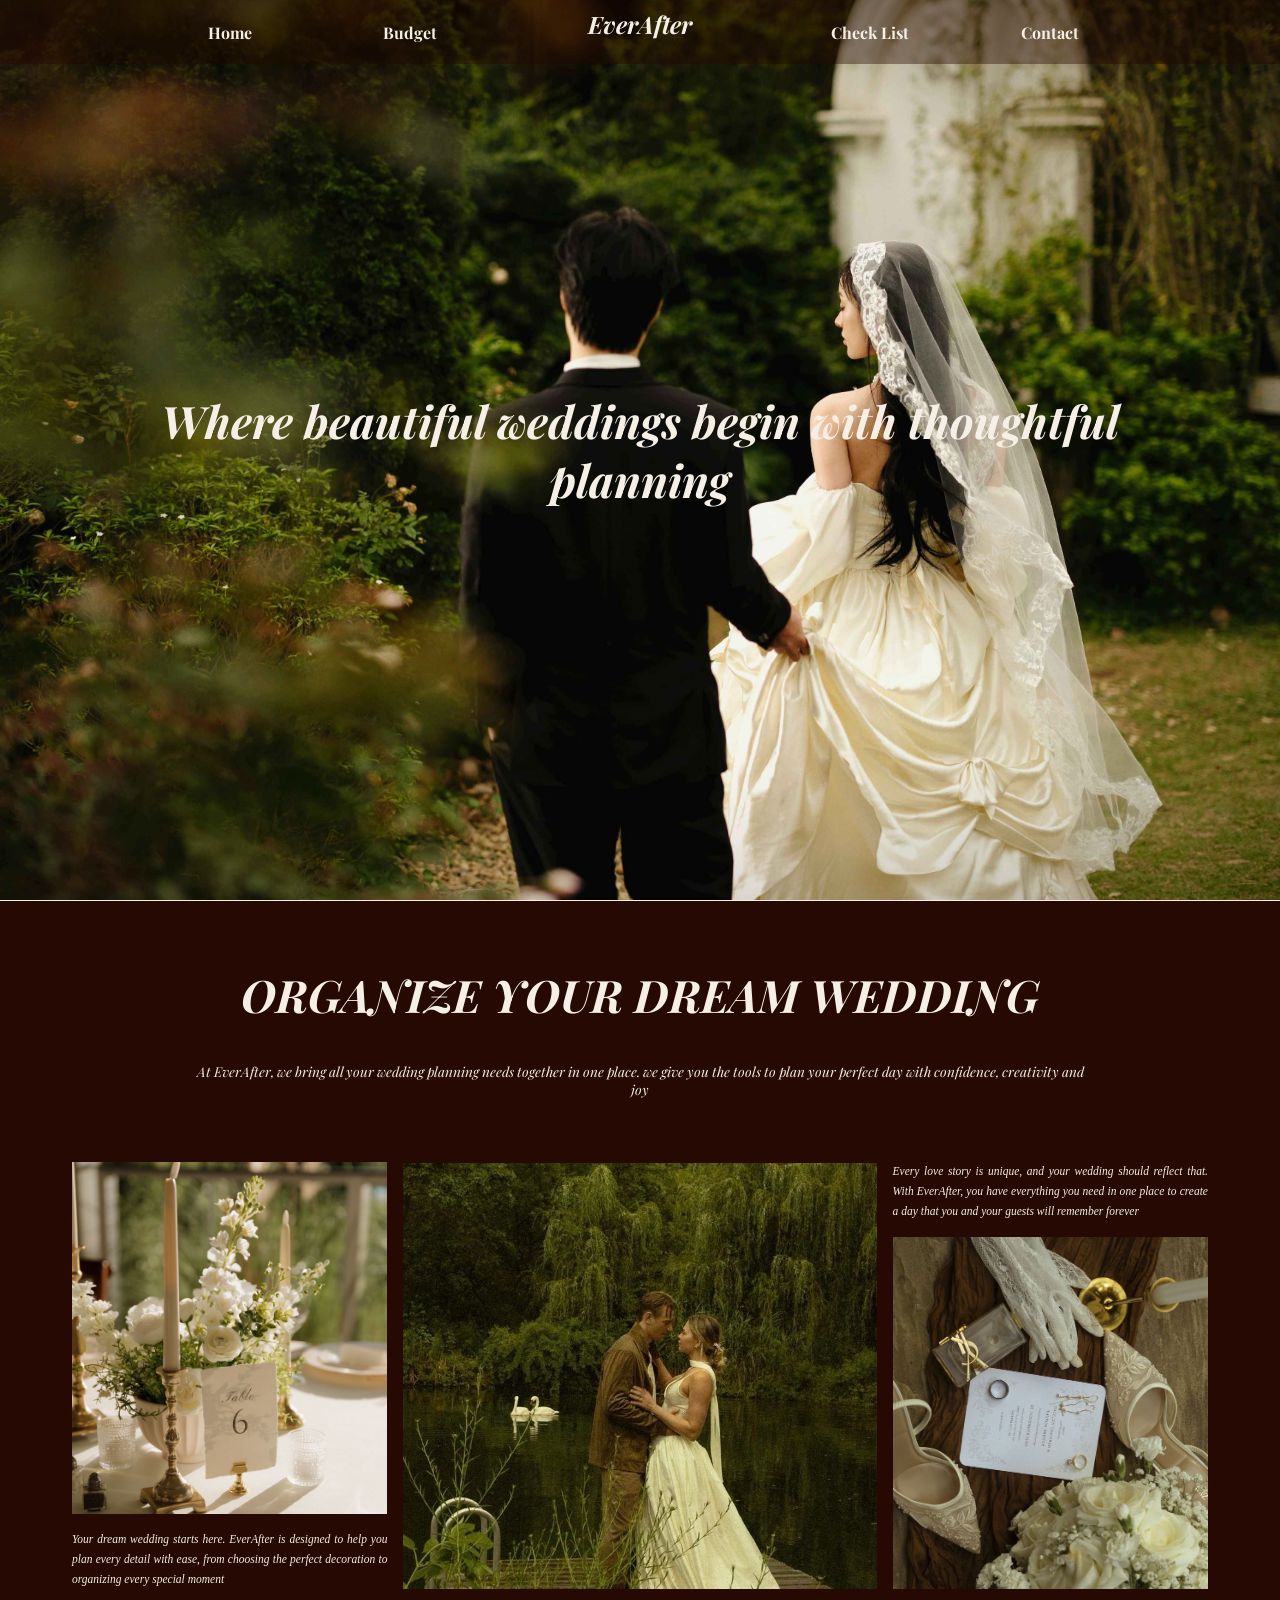
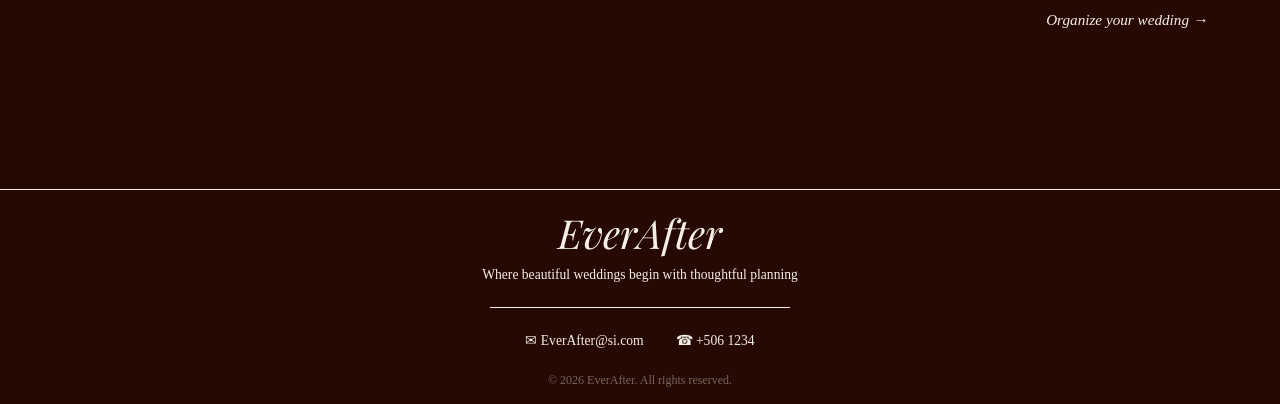
==== index.html @ f056dbc1 "Formulario" ====
<!DOCTYPE html>
<html lang="es">

<head>
    <meta charset="UTF-8">
    <meta name="viewport" content="width=device-width, initial-scale=1.0">
    <title>EverAfter</title>

    <link rel="stylesheet" href="css/header.css">
    <link rel="stylesheet" href="css/body.css">
    <link rel="stylesheet" href="css/footer.css">
</head>
<p></p>

<body>

    <header>
        <button id="btnNav">
            <img src="resources/menu.png" alt="Menu">
        </button>
        <h1 class="titulo logo"> EverAfter </h1>

        <nav id="navMenu">
            <ul>
                <li><a href="#inicio">Home</a></li>
                <li><a href="">Budget</a></li>
                <h1 class="logo">EverAfter</h1>
                <li><a href="">Check List</a></li>
                <li><a href="#contacto">Contact</a></li>
            </ul>
        </nav>
    </header>

    <main>
        <section id="inicio" class="home">
            <h2 class="texto">Where beautiful weddings begin with thoughtful planning</h2>
            <img src="resources/Home.jpg" alt="Home image">
        </section>

        <section class="hero">
            <h1><Strong>ORGANIZE YOUR DREAM WEDDING</Strong></h1>
            <h2>At EverAfter, we bring all your wedding planning needs together in one place.
                we give you the tools to plan your
                perfect day with confidence, creativity and joy</h2>
            <section class="hero-grid">
                <div class="hero-col-left">
                    <img src="resources/ejemplo1.jpg" alt="Ejemplo #1">
                    <p>Your dream wedding starts here.
                        EverAfter is designed to help you plan every detail with ease,
                        from choosing the perfect decoration to organizing every special moment</p>
                </div>
                <div class="hero-col-center">
                    <img src="resources/ejemplo2.jpg" alt="Ejemplo #2">
                </div>
                <div class="hero-col-right">
                    <p>Every love story is unique, and your wedding should reflect that.
                        With EverAfter, you have everything you need in one place to create
                        a day that you and your guests will remember forever</p>
                    <img src="resources/ejemplo3.jpg" alt="Ejemplo #3">
                </div>
                <h3><a href="">Organize your wedding &rarr;</a></h3>
            </section>

        </section>
    </main>

    <footer id="contacto">
        <h2>EverAfter</h2>
        <p>Where beautiful weddings begin with thoughtful planning</p>
        <hr>
        <section class="footer-info">
            <p>&#9993; EverAfter@si.com</p>
            <p>&#9742; +506 1234</p>
        </section>
        <p class="footer-copy">&copy; 2026 EverAfter. All rights reserved.</p>
    </footer>

    <script src="script/script.js"></script>

</body>

</html>
---- css/header.css ----
/* header */

header {
    position: fixed;
    top: 0;
    left: 0;
    width: 100%;
    height: 4rem;
    z-index: 1000;
    background: rgba(37, 9, 2, 0.4);
    transition: 0.3s;
    opacity: 1;
    font-family: 'Playfair Display', serif;
}

header.hero-color {
    /*Sirve para el script que cambia color*/
    background: #250902;

    nav {
        background: #250902;
    }
}

nav {
    /*transicion para cambio de color*/
    transition: 0.3s;
    height: 100%;
}

header h1 {
    /*Titulo*/
    transform: translateY(0.50rem);
    text-align: center;
    color: #F5EFE6;
    font-style: italic;
}

.logo {
    /*h1 cursor pointer*/
    cursor: pointer;
    width: 280px;
}

.titulo {
    /*titulo oculto para responsive*/
    display: none;
}

#btnNav {
    /*Boton del nav version movil*/
    display: none;
    background: none;
    border: none;
    cursor: pointer;
}

#btnNav img {
    /*dimensiones del boton*/
    width: 40px;
    height: 40px;
}

nav ul {
    /*propiedades de la lista*/
    list-style: none;
    display: flex;
    justify-content: center;
    gap: 0;
    height: 100%;
}

nav li {
    /*items de la lista*/
    flex: 1;
    max-width: 180px;
}

nav a {
    /*distribucion y propiedades de la lista*/
    display: flex;
    justify-content: center;
    align-items: center;
    padding: 1rem;
    height: 100%;
    text-decoration: none;
    color: #F5EFE6;
    font-weight: bold;
    transition: .3s;
}


nav a:hover {
    /*Efecto al pasar el raton*/
    color: #F5EFE6;
    background: rgba(50, 10, 6, 0.8);
}

/*media querys*/

@media (max-width: 700px) {
    header {
        display: grid;
        align-items: center;
        grid-template-columns: 50px 1fr 50px;
        background: rgba(37, 9, 2, 0.4);
    }


    header nav ul h1 {
        display: none;
    }

    .titulo {
        transform: translateY(-0.20rem);
        display: grid;
        grid-column: 2;
        justify-self: center;
        font-style: italic;
        color: #F5EFE6;
    }

    #btnNav {
        display: block;
        grid-column: 1;
        cursor: pointer;
    }

    nav {
        display: none;

        position: absolute;
        top: 100%;
        left: 0;
        width: 100%;
        background: rgba(37, 9, 2, 0.4);
    }

    nav.activo {
        display: block;

    }

    nav ul {
        flex-direction: column;
    }

    nav li {
        max-width: 100%;
    }

    nav a {
        width: 100%;
        justify-content: flex-start;
        padding-left: 20px;
    }
}
---- css/body.css ----
@import url('https://fonts.googleapis.com/css2?family=Playfair+Display:ital,wght@0,400;1,400&family=Cormorant+Garamond:wght@300;400&display=swap');

* {
    /*propiedades generales*/
    margin: 0;
    padding: 0;
    box-sizing: border-box;
    -webkit-tap-highlight-color: transparent;
}

html {
    scroll-behavior: smooth;
    overscroll-behavior: none;
}

/*body*/
body {
    background: #250902;
    color: #F5EFE6;
    overflow-x: hidden;

}

/* inicio */

.home {
    /*Seccion home*/
    position: relative;
    width: 100%;
    height: 500px;
    overflow: hidden;
    height: 100vh;
}

.home img {
    /*Imagen principal*/
    position: absolute;
    width: 100%;
    height: 100%;
    object-fit: cover;
}

.texto {
    /*Texto sobre la imagen*/
    position: absolute;
    top: 50%;
    left: 50%;
    transform: translate(-50%, -50%);
    z-index: 10;
    font-family: 'Playfair Display', serif;
    font-style: italic;
    color: #F5EFE6;
    font-size: 2.8rem;
    text-align: center;
    width: 80%;
}


/* hero */
.hero {
    /*seccion hero*/
    text-align: center;
    border-top: 1px solid #F5EFE6;
    border-bottom: 1px solid#F5EFE6;
    color: #F5EFE6;
    font-style: italic;

}

.hero h1 {
    /*titulo*/
    font-family: 'Playfair Display', serif;
    padding-top: 5%;
    font-size: 30px;
    font-size: 2.8rem;
}

.hero h2 {
    /*segundo titulo*/
    padding-top: 3%;
    font-size: 0.85rem;
    font-weight: normal;
    text-align: center;
    max-width: 900px;
    margin: 0 auto;
    font-family: 'Playfair Display', serif;
}

.hero-grid {
    /*columnas del hero*/
    display: grid;
    grid-template-columns: 1fr 1.5fr 1fr;
    gap: 1rem;
    padding: 5% 2rem 10rem;
    max-width: 1200px;
    margin: 0 auto;
    align-items: center;
    background: #250902;
    width: 100%;
    box-sizing: border-box;
}

.hero-col-left {
    /*Columna izquierda*/
    grid-column: 1;
    display: flex;
    flex-direction: column;
    gap: 1rem;
    justify-content: flex-end;
    height: 100%;
    min-width: 0;
}

.hero-col-center {
    /*columna central*/
    grid-column: 2;
    min-width: 0;
}

.hero-col-right {
    /*columna derecha*/
    grid-column: 3;
    display: flex;
    flex-direction: column;
    gap: 1rem;
    min-width: 0;
}

.hero img {
    /*imagenes del hero*/
    width: 100%;
    object-fit: cover;
    display: block;
}

.hero-col-left img {
    /*dimensiones imagen izquierda*/
    height: 352px;
    width: 100%;
}

.hero-col-center img {
    /*dimensiones imagen central*/
    height: 426px;
    width: 100%;
}

.hero-col-right img {
    /*dimensiones imagen derecha*/
    height: 352px;
    width: 100%;
}

.hero p {
    /*parrafos del hero*/
    font-size: 0.72rem;
    line-height: 1.7;
    text-align: justify;
    margin: 0;
    font-family: inherit;
}

.hero h3 {
    /*Boton organizar boda*/
    font-size: 0.95rem;
    grid-column: 3;
    padding-top: 2%;
    text-align: right;
    font-weight: normal;
}

.hero h3 a {
    /*eliminar decoracion h3*/
    color: inherit;
    text-decoration: none;
}

/*Media query*/
@media (max-width: 700px) {

    html {
        overscroll-behavior: auto;
    }

    .home img {
        width: 100%;
        height: 100%;
    }

    .hero-grid {
        grid-template-columns: 1fr;
        padding: 1rem;
        overflow: hidden;
    }

    .hero-col-left {
        padding-top: 10%;
        grid-column: 1;
        grid-row: auto;
    }

    .hero-col-center {
        grid-column: 1;
        grid-row: auto;
    }

    .hero-col-right {
        grid-column: 1;
        grid-row: auto;
    }



    .hero h3 {
        grid-column: 1;
        grid-row: auto;
        text-align: right;
    }

    .hero-col-left img,
    .hero-col-center img,
    .hero-col-right img {
        height: 400px;
        width: 100%;
    }
}
---- css/footer.css ----
/* footer */


footer {
    background: #250902;
    color: #F5EFE6;
    text-align: center;
    padding: 1rem 1rem;

}

footer h2 {
    /*Titulo del footer*/
    font-family: 'Playfair Display', serif;
    font-style: italic;
    font-size: 2.5rem;
    font-weight: normal;
    margin: 0 0 0.5rem;
}

footer p {
    /*parrafo*/
    font-size: 0.85rem;
    margin: 0 0 1.5rem;
}

footer hr {
    /*Linea*/
    border: none;
    border-top: 1px solid #F5EFE6;
    max-width: 300px;
    margin: 0 auto 1.5rem;
}

.footer-info {
    /*Info de contacto*/
    display: flex;
    justify-content: center;
    gap: 2rem;
    margin-bottom: 1.5rem;
}

.footer-info p {
    margin: 0;
}

.footer-copy {
    /*Copyright*/
    font-size: 0.75rem;
    color: rgba(245, 239, 230, 0.4);
    margin: 0;
}
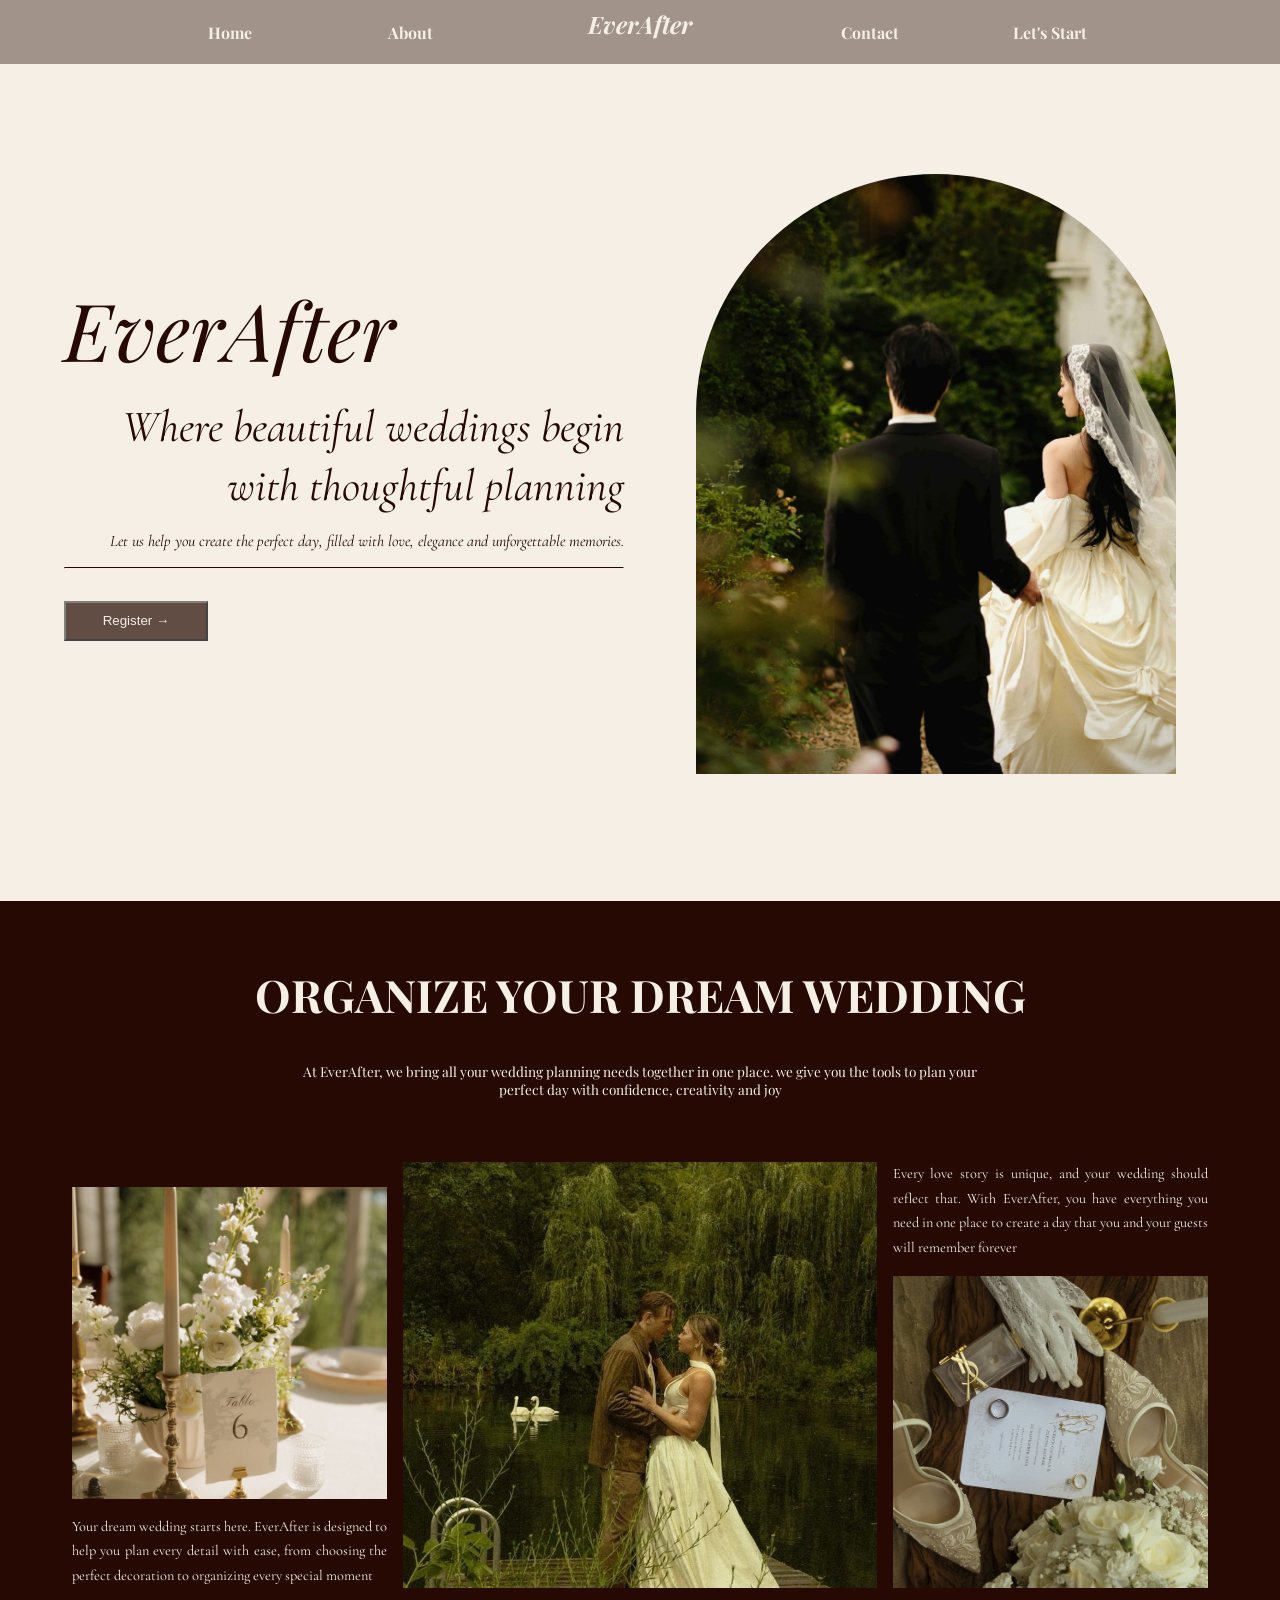
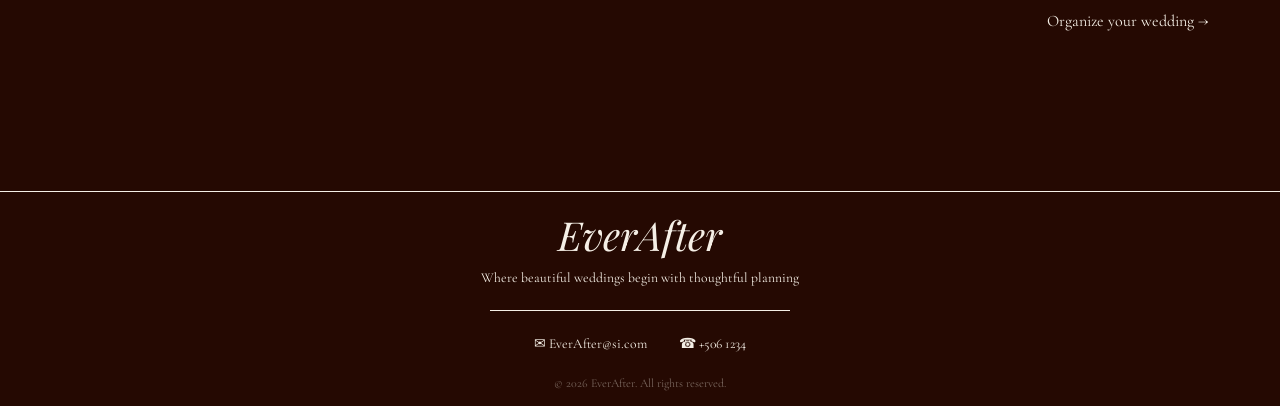
==== commit 01bdce28: "Actualización Pagina de Inicio" ====
--- a/index.html
+++ b/index.html
@@ -16,25 +16,35 @@
 
     <header>
         <button id="btnNav">
-            <img src="resources/menu.png" alt="Menu">
+            <img src="resources/images/menu.png" alt="Menu">
         </button>
         <h1 class="titulo logo"> EverAfter </h1>
 
         <nav id="navMenu">
             <ul>
                 <li><a href="#inicio">Home</a></li>
-                <li><a href="">Budget</a></li>
+                <li><a href="">About</a></li>
                 <h1 class="logo">EverAfter</h1>
-                <li><a href="">Check List</a></li>
                 <li><a href="#contacto">Contact</a></li>
+                <li><a href="form.html">Let's Start</a></li>
             </ul>
         </nav>
     </header>
 
     <main>
-        <section id="inicio" class="home">
-            <h2 class="texto">Where beautiful weddings begin with thoughtful planning</h2>
-            <img src="resources/Home.jpg" alt="Home image">
+        <section id="home">
+            <div class="home-text">
+                <h1>EverAfter</h1>
+                <h2>Where beautiful weddings begin with thoughtful planning</h2>
+                <p>Let us help you create the perfect day, filled with love, elegance and unforgettable memories.</p>
+                <hr>
+                <button>
+                    Register &#8594;
+                </button>
+            </div>
+                <img class="home-img-arch" src="resources/images/Home.jpg" alt="Home image">
+           
+
         </section>
 
         <section class="hero">
@@ -44,19 +54,19 @@
                 perfect day with confidence, creativity and joy</h2>
             <section class="hero-grid">
                 <div class="hero-col-left">
-                    <img src="resources/ejemplo1.jpg" alt="Ejemplo #1">
+                    <img src="resources/images/ejemplo1.jpg" alt="Ejemplo #1">
                     <p>Your dream wedding starts here.
                         EverAfter is designed to help you plan every detail with ease,
                         from choosing the perfect decoration to organizing every special moment</p>
                 </div>
                 <div class="hero-col-center">
-                    <img src="resources/ejemplo2.jpg" alt="Ejemplo #2">
+                    <img src="resources/images/ejemplo2.jpg" alt="Ejemplo #2">
                 </div>
                 <div class="hero-col-right">
                     <p>Every love story is unique, and your wedding should reflect that.
                         With EverAfter, you have everything you need in one place to create
                         a day that you and your guests will remember forever</p>
-                    <img src="resources/ejemplo3.jpg" alt="Ejemplo #3">
+                    <img src="resources/images/ejemplo3.jpg" alt="Ejemplo #3">
                 </div>
                 <h3><a href="">Organize your wedding &rarr;</a></h3>
             </section>
--- a/css/body.css
+++ b/css/body.css
@@ -18,41 +18,74 @@
     background: #250902;
     color: #F5EFE6;
     overflow-x: hidden;
-
+    font-family: 'Cormorant Garamond', serif;
 }
 
 /* inicio */
 
-.home {
-    /*Seccion home*/
-    position: relative;
-    width: 100%;
-    height: 500px;
+#home {
+    display: grid;
+    grid-template-columns: 1fr 1fr;
+    align-items: center;
+    min-height: 100vh;
+    padding: 6rem 4rem 3rem;
+    gap: 2rem;
+    background: #F5EFE6;
+    color: #250902;
+    box-sizing: border-box;
+    font-style: italic;
+}
+
+#home h1 {
+    font-family: 'Playfair Display', serif;
+    font-size: 5rem;
+    font-weight: normal;
+    transform: translateY(-3rem);
+}
+
+.home-text h2 {
+    font-size: 2.8rem;
+    font-weight: normal;
+    line-height: 1.3;
+    margin: 0 0 1rem;
+    text-align: right;
+    transform: translateY(-2rem);
+}
+
+#home p {
+    text-align: right;
+    transform: translateY(-2rem);
+}
+
+#home hr {
+    border-top: 1px solid;
+    transform: translateY(-1rem);
+}
+
+#home button {
+    width: 9rem;
+    height: 2.5rem;
+    background: #250902;
+    color: #F5EFE6;
+    opacity: 0.7;
+    transform: translateY(1rem);
+    font-weight: normal;
+}
+
+.home-img-arch {
+    width: 100%;
+    max-width: 480px;
+    height: 600px;
+    border-radius: 300px 300px 0 0;
     overflow: hidden;
-    height: 100vh;
-}
-
-.home img {
-    /*Imagen principal*/
-    position: absolute;
+    margin: 0 auto;
+    object-fit: cover;
+}
+
+.home-img-arch img {
     width: 100%;
     height: 100%;
-    object-fit: cover;
-}
-
-.texto {
-    /*Texto sobre la imagen*/
-    position: absolute;
-    top: 50%;
-    left: 50%;
-    transform: translate(-50%, -50%);
-    z-index: 10;
-    font-family: 'Playfair Display', serif;
-    font-style: italic;
-    color: #F5EFE6;
-    font-size: 2.8rem;
-    text-align: center;
-    width: 80%;
+
 }
 
 
@@ -63,7 +96,7 @@
     border-top: 1px solid #F5EFE6;
     border-bottom: 1px solid#F5EFE6;
     color: #F5EFE6;
-    font-style: italic;
+    ;
 
 }
 
@@ -81,7 +114,7 @@
     font-size: 0.85rem;
     font-weight: normal;
     text-align: center;
-    max-width: 900px;
+    max-width: 700px;
     margin: 0 auto;
     font-family: 'Playfair Display', serif;
 }
@@ -135,7 +168,7 @@
 
 .hero-col-left img {
     /*dimensiones imagen izquierda*/
-    height: 352px;
+    height: 312px;
     width: 100%;
 }
 
@@ -147,13 +180,13 @@
 
 .hero-col-right img {
     /*dimensiones imagen derecha*/
-    height: 352px;
+    height: 312px;
     width: 100%;
 }
 
 .hero p {
     /*parrafos del hero*/
-    font-size: 0.72rem;
+    font-size: 0.90rem;
     line-height: 1.7;
     text-align: justify;
     margin: 0;
@@ -162,7 +195,7 @@
 
 .hero h3 {
     /*Boton organizar boda*/
-    font-size: 0.95rem;
+    font-size: 1rem;
     grid-column: 3;
     padding-top: 2%;
     text-align: right;
@@ -182,9 +215,44 @@
         overscroll-behavior: auto;
     }
 
-    .home img {
+    #home {
+        grid-template-columns: 1fr;
+        text-align: center;
+        padding: 6rem 2rem 3rem;
+    }
+
+    #home h1 {
+        transform: none;
+    }
+
+    .home-text h2 {
+        transform: none;
+        text-align: center;
+    }
+
+    #home p {
+        transform: none;
+        text-align: center;
+    }
+
+    #home hr {
+        transform: translateY(1rem);
+    }
+
+    #home button {
+        transform: none;
+        margin: 2rem 0;
+        display: block;
+    }
+
+    .home-img-arch {
         width: 100%;
-        height: 100%;
+        height: 400px;
+        border-radius: 5%;
+    }
+
+    .hero h2 {
+        max-width: 390px;
     }
 
     .hero-grid {
@@ -193,6 +261,10 @@
         overflow: hidden;
     }
 
+    .hero p{
+        font-size: 1rem;
+    }
+
     .hero-col-left {
         padding-top: 10%;
         grid-column: 1;
@@ -208,9 +280,7 @@
         grid-column: 1;
         grid-row: auto;
     }
-
-
-
+    
     .hero h3 {
         grid-column: 1;
         grid-row: auto;
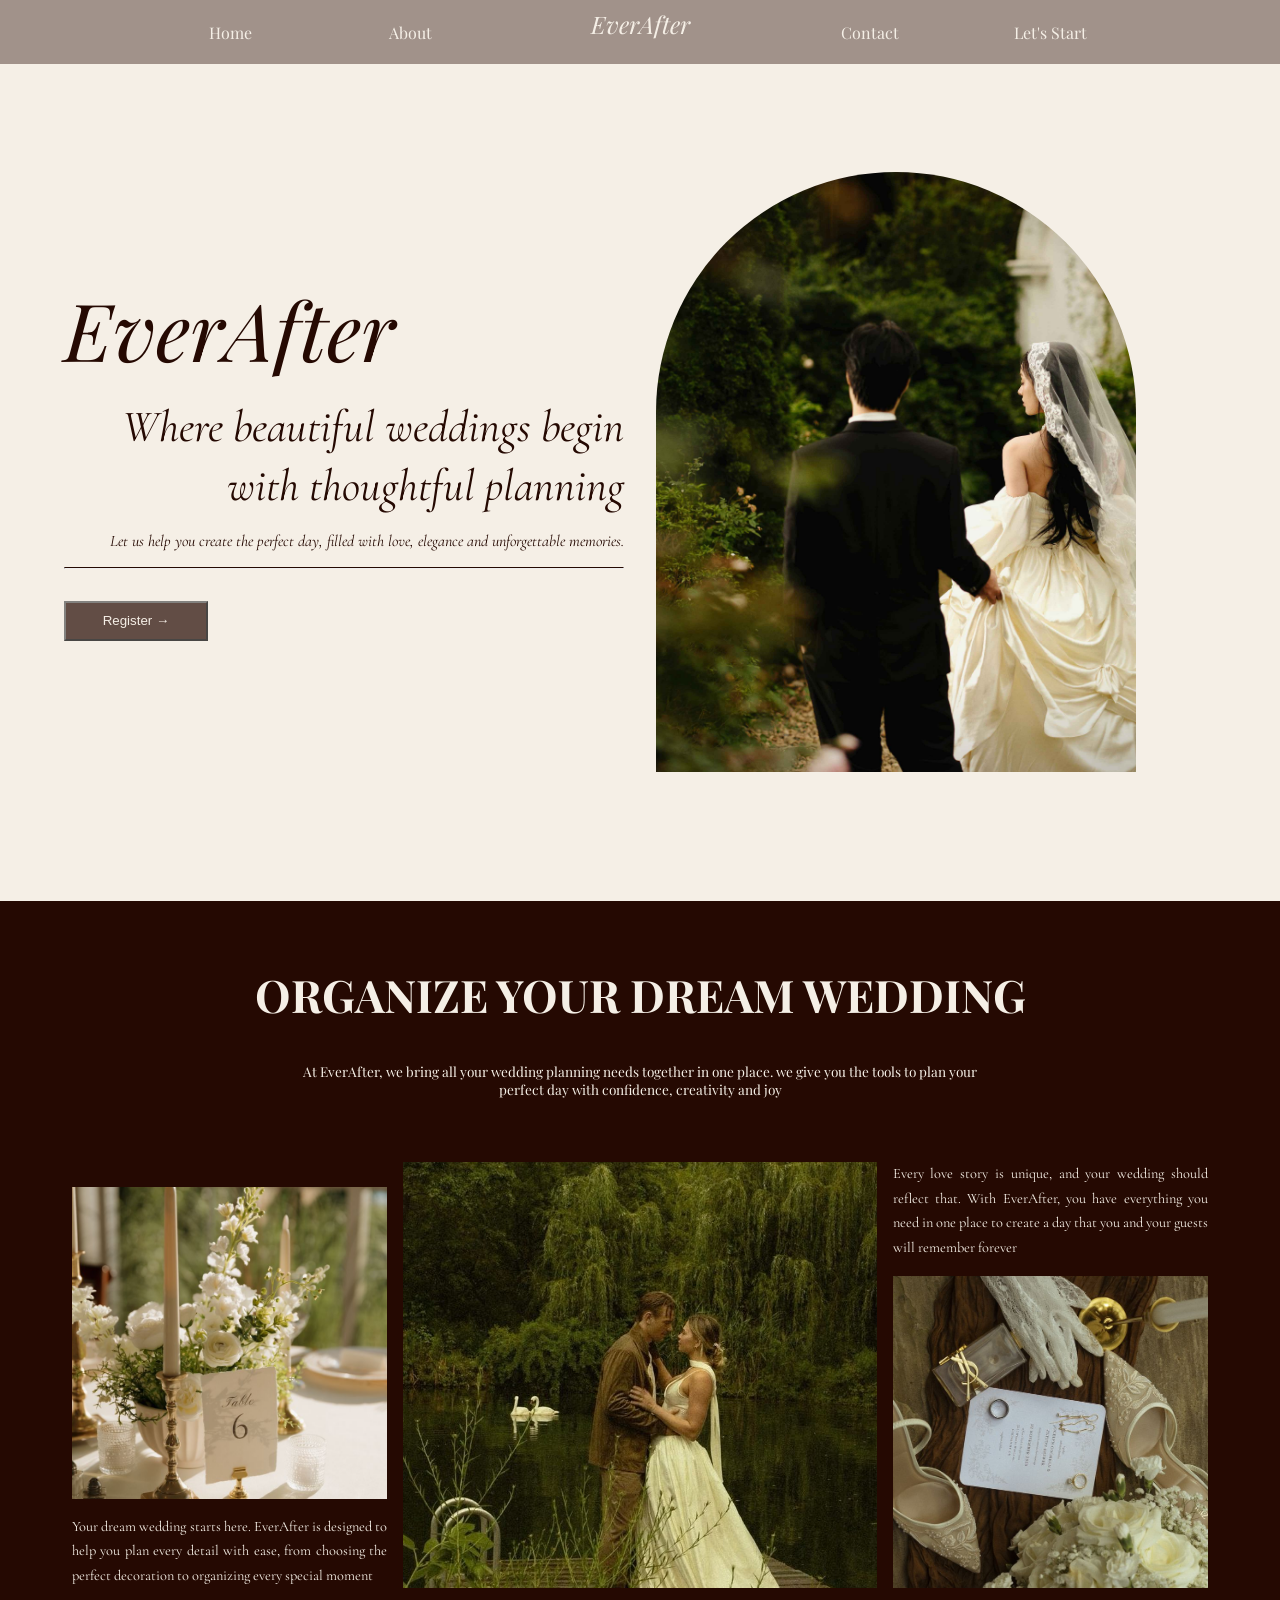
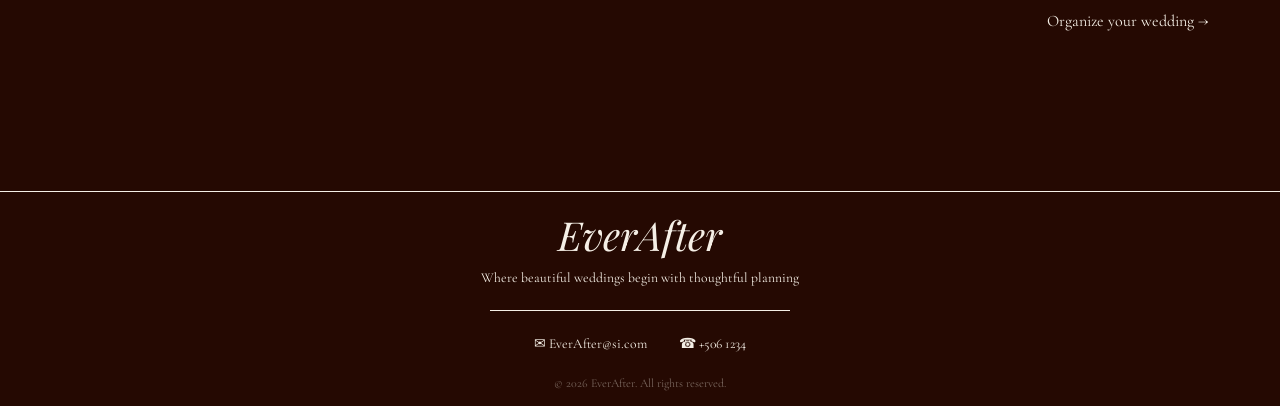
==== commit 88ae05e8: "Correción Pagina de Inicio" ====
--- a/index.html
+++ b/index.html
@@ -14,7 +14,7 @@
 
 <body>
 
-    <header>
+    <header id="main-header">
         <button id="btnNav">
             <img src="resources/images/menu.png" alt="Menu">
         </button>
@@ -22,10 +22,10 @@
 
         <nav id="navMenu">
             <ul>
-                <li><a href="#inicio">Home</a></li>
+                <li><a href="#home">Home</a></li>
                 <li><a href="">About</a></li>
                 <h1 class="logo">EverAfter</h1>
-                <li><a href="#contacto">Contact</a></li>
+                <li><a href="#main-footer">Contact</a></li>
                 <li><a href="form.html">Let's Start</a></li>
             </ul>
         </nav>
@@ -33,7 +33,7 @@
 
     <main>
         <section id="home">
-            <div class="home-text">
+            <article class="home-text">
                 <h1>EverAfter</h1>
                 <h2>Where beautiful weddings begin with thoughtful planning</h2>
                 <p>Let us help you create the perfect day, filled with love, elegance and unforgettable memories.</p>
@@ -41,9 +41,10 @@
                 <button>
                     Register &#8594;
                 </button>
-            </div>
+            </article>
+            <figure>
                 <img class="home-img-arch" src="resources/images/Home.jpg" alt="Home image">
-           
+            </figure>
 
         </section>
 
@@ -68,13 +69,13 @@
                         a day that you and your guests will remember forever</p>
                     <img src="resources/images/ejemplo3.jpg" alt="Ejemplo #3">
                 </div>
-                <h3><a href="">Organize your wedding &rarr;</a></h3>
+                <h3><a href="budget.html">Organize your wedding &rarr;</a></h3>
             </section>
 
         </section>
     </main>
 
-    <footer id="contacto">
+    <footer id="main-footer">
         <h2>EverAfter</h2>
         <p>Where beautiful weddings begin with thoughtful planning</p>
         <hr>
--- a/css/header.css
+++ b/css/header.css
@@ -1,68 +1,60 @@
 /* header */
 
-header {
+#main-header {
     position: fixed;
     top: 0;
     left: 0;
     width: 100%;
     height: 4rem;
     z-index: 1000;
-    background: rgba(37, 9, 2, 0.4);
+    background: rgba(37, 9, 2, 0.4); 
     transition: 0.3s;
     opacity: 1;
     font-family: 'Playfair Display', serif;
 }
 
-header.hero-color {
-    /*Sirve para el script que cambia color*/
-    background: #250902;
-
-    nav {
+#main-header.hero-color { /*Sirve para el script que cambia color*/
+    background: #250902; 
+    nav{
         background: #250902;
     }
 }
 
-nav {
-    /*transicion para cambio de color*/
+#main-header nav{ /*transicion para cambio de color*/
     transition: 0.3s;
     height: 100%;
 }
 
-header h1 {
-    /*Titulo*/
+header h1 { /*Titulo*/
     transform: translateY(0.50rem);
     text-align: center;
+    font-weight: normal;
+    font-style: italic;
     color: #F5EFE6;
-    font-style: italic;
 }
 
-.logo {
-    /*h1 cursor pointer*/
+.logo { /*h1 cursor pointer*/
     cursor: pointer;
     width: 280px;
 }
 
-.titulo {
-    /*titulo oculto para responsive*/
+.titulo { /*titulo oculto para responsive*/
     display: none;
 }
 
-#btnNav {
-    /*Boton del nav version movil*/
+#btnNav { /*Boton del nav version movil*/
     display: none;
     background: none;
     border: none;
     cursor: pointer;
 }
 
-#btnNav img {
-    /*dimensiones del boton*/
+#btnNav img { /*dimensiones del boton*/
     width: 40px;
     height: 40px;
 }
 
-nav ul {
-    /*propiedades de la lista*/
+#main-header nav ul { /*propiedades de la lista*/
     list-style: none;
     display: flex;
     justify-content: center;
@@ -70,14 +62,12 @@
     height: 100%;
 }
 
-nav li {
-    /*items de la lista*/
+#main-header nav li { /*items de la lista*/
     flex: 1;
     max-width: 180px;
 }
 
-nav a {
-    /*distribucion y propiedades de la lista*/
+#main-header nav a { /*distribucion y propiedades de la lista*/
     display: flex;
     justify-content: center;
     align-items: center;
@@ -85,33 +75,32 @@
     height: 100%;
     text-decoration: none;
     color: #F5EFE6;
-    font-weight: bold;
+    font-weight: normal;
     transition: .3s;
 }
 
 
-nav a:hover {
-    /*Efecto al pasar el raton*/
+#main-header nav a:hover { /*Efecto al pasar el raton*/
     color: #F5EFE6;
-    background: rgba(50, 10, 6, 0.8);
+    background: rgba(50, 10, 6, 0.8); 
 }
 
 /*media querys*/
 
 @media (max-width: 700px) {
-    header {
+    #main-header{
         display: grid;
         align-items: center;
         grid-template-columns: 50px 1fr 50px;
-        background: rgba(37, 9, 2, 0.4);
+        background: rgba(37, 9, 2, 0.4); 
     }
-
-
-    header nav ul h1 {
+    
+    
+    #main-header nav ul h1{
         display: none;
     }
-
-    .titulo {
+    
+    .titulo{
         transform: translateY(-0.20rem);
         display: grid;
         grid-column: 2;
@@ -120,36 +109,36 @@
         color: #F5EFE6;
     }
 
-    #btnNav {
-        display: block;
-        grid-column: 1;
-        cursor: pointer;
+    #btnNav{
+    display: block;
+    grid-column: 1;
+    cursor: pointer;
     }
 
-    nav {
+    #main-header nav {
         display: none;
-
         position: absolute;
+        height: auto;
         top: 100%;
         left: 0;
         width: 100%;
-        background: rgba(37, 9, 2, 0.4);
+        background: rgba(37, 9, 2, 0.4); 
     }
 
-    nav.activo {
+    #main-header nav.activo {
         display: block;
-
+        
     }
 
-    nav ul {
+    #main-header nav ul {
         flex-direction: column;
     }
 
-    nav li {
+    #main-header nav li {
         max-width: 100%;
     }
 
-    nav a {
+    #main-header nav a {
         width: 100%;
         justify-content: flex-start;
         padding-left: 20px;
--- a/css/footer.css
+++ b/css/footer.css
@@ -1,16 +1,14 @@
 /* footer */
 
-
-footer {
+#main-footer {
     background: #250902;
     color: #F5EFE6;
     text-align: center;
     padding: 1rem 1rem;
-
+    
 }
 
-footer h2 {
-    /*Titulo del footer*/
+#main-footer h2 { /*Titulo del footer*/
     font-family: 'Playfair Display', serif;
     font-style: italic;
     font-size: 2.5rem;
@@ -18,34 +16,30 @@
     margin: 0 0 0.5rem;
 }
 
-footer p {
-    /*parrafo*/
+#main-footer p { /*parrafo*/
     font-size: 0.85rem;
     margin: 0 0 1.5rem;
 }
 
-footer hr {
-    /*Linea*/
+#main-footer hr { /*Linea*/
     border: none;
     border-top: 1px solid #F5EFE6;
     max-width: 300px;
     margin: 0 auto 1.5rem;
 }
 
-.footer-info {
-    /*Info de contacto*/
+#main-footer .footer-info { /*Info de contacto*/
     display: flex;
     justify-content: center;
     gap: 2rem;
     margin-bottom: 1.5rem;
 }
 
-.footer-info p {
+#main-footer .footer-info p {
     margin: 0;
 }
 
-.footer-copy {
-    /*Copyright*/
+#main-footer .footer-copy { /*Copyright*/
     font-size: 0.75rem;
     color: rgba(245, 239, 230, 0.4);
     margin: 0;
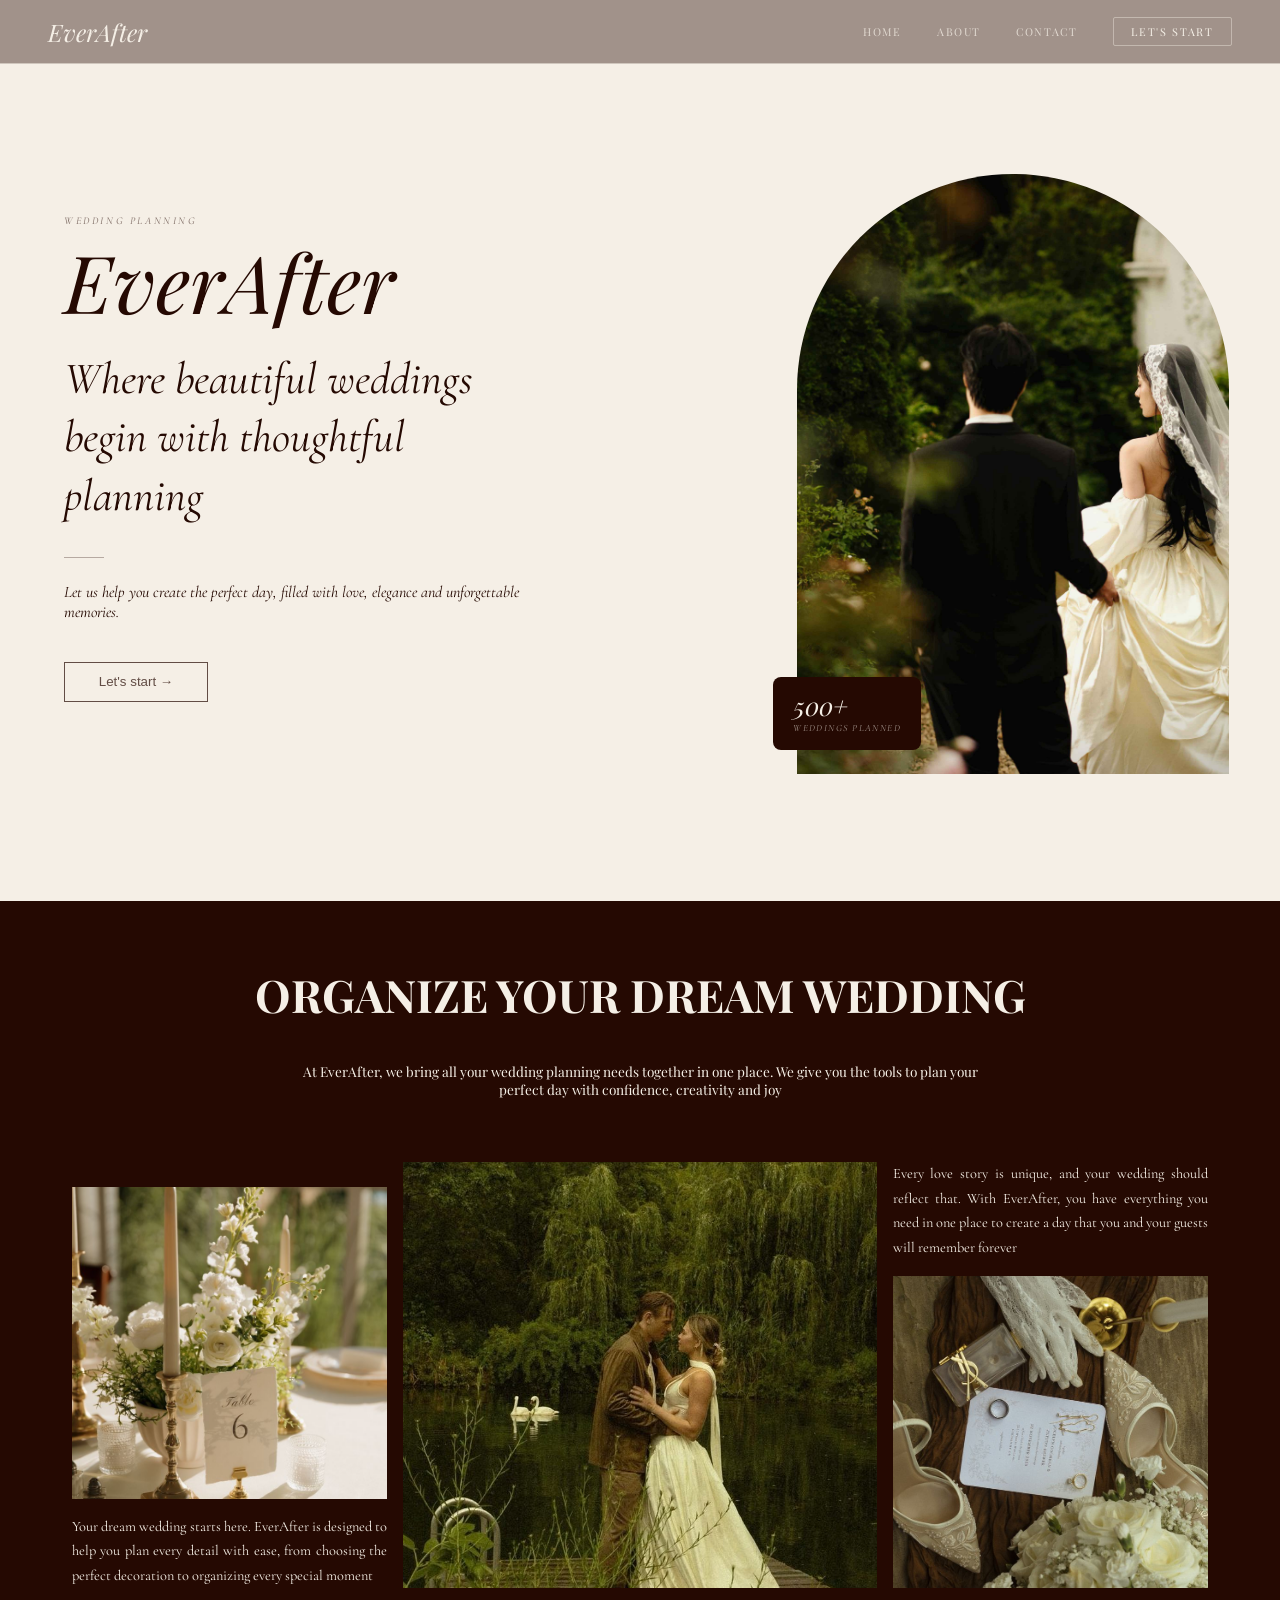
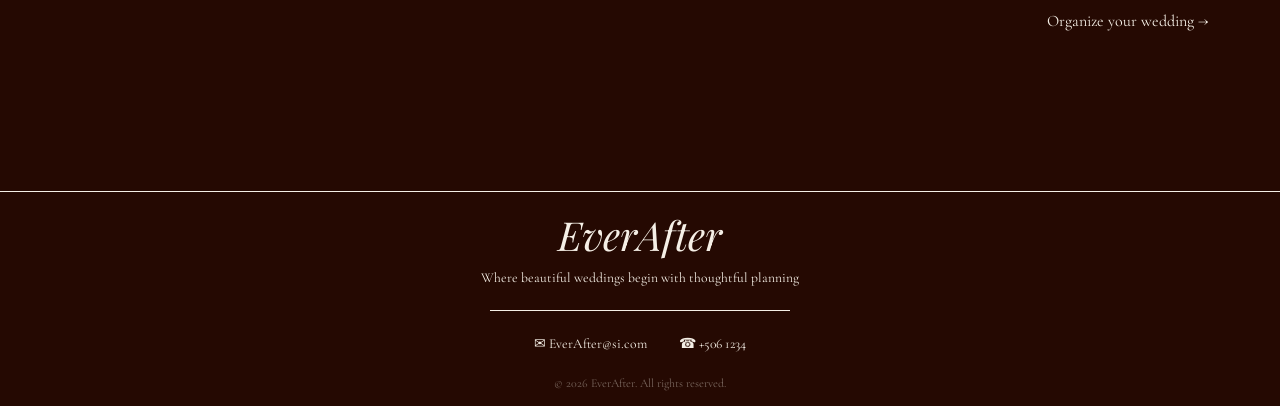
==== commit a0a429ad: "Corrección Pagina de Inicio y Header" ====
--- a/index.html
+++ b/index.html
@@ -24,9 +24,8 @@
             <ul>
                 <li><a href="#home">Home</a></li>
                 <li><a href="">About</a></li>
-                <h1 class="logo">EverAfter</h1>
                 <li><a href="#main-footer">Contact</a></li>
-                <li><a href="form.html">Let's Start</a></li>
+                <li class="nav-start"><a href="form.html">Let's Start</a></li>
             </ul>
         </nav>
     </header>
@@ -34,45 +33,29 @@
     <main>
         <section id="home">
             <article class="home-text">
+                <span class="home-eyebrow">Wedding planning</span>
                 <h1>EverAfter</h1>
                 <h2>Where beautiful weddings begin with thoughtful planning</h2>
+                <hr>
                 <p>Let us help you create the perfect day, filled with love, elegance and unforgettable memories.</p>
-                <hr>
                 <button>
-                    Register &#8594;
+                    <a href="form.html">Let's start &#8594;</a>
                 </button>
             </article>
-            <figure>
-                <img class="home-img-arch" src="resources/images/Home.jpg" alt="Home image">
+
+            <figure class="home-img-wrapper">
+                <div class="home-img-arch">
+                    <img src="resources/images/Home.jpg" alt="Home image">
+                </div>
+                <figcaption class="home-badge">
+                    <span class="home-badge-num">500+</span>
+                    <span class="home-badge-lbl">Weddings planned</span>
+                </figcaption>
             </figure>
-
         </section>
 
-        <section class="hero">
-            <h1><Strong>ORGANIZE YOUR DREAM WEDDING</Strong></h1>
-            <h2>At EverAfter, we bring all your wedding planning needs together in one place.
-                we give you the tools to plan your
-                perfect day with confidence, creativity and joy</h2>
-            <section class="hero-grid">
-                <div class="hero-col-left">
-                    <img src="resources/images/ejemplo1.jpg" alt="Ejemplo #1">
-                    <p>Your dream wedding starts here.
-                        EverAfter is designed to help you plan every detail with ease,
-                        from choosing the perfect decoration to organizing every special moment</p>
-                </div>
-                <div class="hero-col-center">
-                    <img src="resources/images/ejemplo2.jpg" alt="Ejemplo #2">
-                </div>
-                <div class="hero-col-right">
-                    <p>Every love story is unique, and your wedding should reflect that.
-                        With EverAfter, you have everything you need in one place to create
-                        a day that you and your guests will remember forever</p>
-                    <img src="resources/images/ejemplo3.jpg" alt="Ejemplo #3">
-                </div>
-                <h3><a href="budget.html">Organize your wedding &rarr;</a></h3>
-            </section>
-
-        </section>
+        <section class="hero"></section>
+        
     </main>
 
     <footer id="main-footer">
--- a/css/header.css
+++ b/css/header.css
@@ -1,3 +1,5 @@
+@import url('https://fonts.googleapis.com/css2?family=Playfair+Display:ital,wght@0,400;0,600;1,400&family=Cormorant+Garamond:wght@300;400;600&display=swap');
+
 /* header */
 
 #main-header {
@@ -7,140 +9,154 @@
     width: 100%;
     height: 4rem;
     z-index: 1000;
-    background: rgba(37, 9, 2, 0.4); 
+    background: rgba(37, 9, 2, 0.4);
     transition: 0.3s;
     opacity: 1;
     font-family: 'Playfair Display', serif;
+
+    display: flex;
+    justify-content: space-between;
+    align-items: center;
+    padding: 0 3rem;
+    border-bottom: 1px solid #f5efe68d;
 }
 
-#main-header.hero-color { /*Sirve para el script que cambia color*/
-    background: #250902; 
-    nav{
-        background: #250902;
-    }
+#main-header.hero-color {
+    background: #250902;
 }
 
-#main-header nav{ /*transicion para cambio de color*/
-    transition: 0.3s;
-    height: 100%;
+.logo {
+    cursor: pointer;
+    font-weight: normal;
+    font-style: italic;
+    font-size: 1.5rem;
+    color: #F5EFE6;
+    margin: 0;
+    white-space: nowrap;
 }
 
-header h1 { /*Titulo*/
-    transform: translateY(0.50rem);
-    text-align: center;
-    font-weight: normal;
-    font-style: italic;
-    color: #F5EFE6;
-}
-
-.logo { /*h1 cursor pointer*/
-    cursor: pointer;
-    width: 280px;
-}
-
-.titulo { /*titulo oculto para responsive*/
-    display: none;
-}
-
-#btnNav { /*Boton del nav version movil*/
+#btnNav {
     display: none;
     background: none;
     border: none;
     cursor: pointer;
 }
 
-#btnNav img { /*dimensiones del boton*/
+#btnNav img {
     width: 40px;
     height: 40px;
 }
 
-#main-header nav ul { /*propiedades de la lista*/
+#main-header nav {
+    height: 100%;
+    transition: 0.3s;
+}
+
+#main-header nav ul {
     list-style: none;
     display: flex;
-    justify-content: center;
-    gap: 0;
+    align-items: center;
+    gap: 2.2rem;
     height: 100%;
+    margin: 0;
 }
 
-#main-header nav li { /*items de la lista*/
-    flex: 1;
-    max-width: 180px;
+#main-header nav li {
+    height: 100%;
+    display: flex;
+    align-items: center;
 }
 
-#main-header nav a { /*distribucion y propiedades de la lista*/
-    display: flex;
-    justify-content: center;
-    align-items: center;
-    padding: 1rem;
-    height: 100%;
+#main-header nav a {
+    font-family: 'Playfair Display', serif;
+    font-size: 0.68rem;
+    letter-spacing: 0.15em;
     text-decoration: none;
-    color: #F5EFE6;
+    color: rgba(245, 239, 230, 0.75);
     font-weight: normal;
-    transition: .3s;
+    transition: color 0.3s;
+    text-transform: uppercase 
 }
 
+#main-header nav a:hover {
+    color: #F5EFE6;
+}
 
-#main-header nav a:hover { /*Efecto al pasar el raton*/
+/* "Let's Start" con borde, distinto del resto de links */
+#main-header nav ul .nav-start a {
     color: #F5EFE6;
-    background: rgba(50, 10, 6, 0.8); 
+    font-size: 0.68rem;
+    letter-spacing: 0.15em;
+    border: 1px solid rgba(245, 239, 230, 0.4);
+    border-radius: 2px;
+    padding: 0.4rem 1.1rem;
+    transition: border-color 0.3s, background 0.3s;
+}
+
+#main-header nav .nav-start a:hover {
+    border-color: rgba(245, 239, 230, 0.8);
+    background: rgba(245, 239, 230, 0.06);
+    color: #F5EFE6;
 }
 
 /*media querys*/
 
 @media (max-width: 700px) {
-    #main-header{
-        display: grid;
-        align-items: center;
-        grid-template-columns: 50px 1fr 50px;
-        background: rgba(37, 9, 2, 0.4); 
-    }
-    
-    
-    #main-header nav ul h1{
-        display: none;
-    }
-    
-    .titulo{
-        transform: translateY(-0.20rem);
-        display: grid;
-        grid-column: 2;
-        justify-self: center;
-        font-style: italic;
-        color: #F5EFE6;
+    #main-header {
+        padding: 0 1.5rem;
     }
 
-    #btnNav{
-    display: block;
-    grid-column: 1;
-    cursor: pointer;
+    #btnNav {
+        display: block;
+        order: -1;
+    }
+
+    .logo {
+        flex: 1;
+        text-align: center;
+        font-size: 2rem;
     }
 
     #main-header nav {
         display: none;
         position: absolute;
         height: auto;
-        top: 100%;
+        top: 4rem;
         left: 0;
         width: 100%;
-        background: rgba(37, 9, 2, 0.4); 
+        background: rgba(37, 9, 2, 0.4);
+    }
+
+    #main-header.hero-color nav {
+        background: #250902;
     }
 
     #main-header nav.activo {
         display: block;
-        
     }
 
     #main-header nav ul {
         flex-direction: column;
+        height: auto;
+        gap: 0;
     }
 
     #main-header nav li {
-        max-width: 100%;
+        width: 100%;
+        height: auto;
+        display: block;
     }
 
     #main-header nav a {
+        display: block;
         width: 100%;
-        justify-content: flex-start;
-        padding-left: 20px;
+        padding: 0.8rem 0 0.8rem 20px;
+    }
+
+    #main-header nav .nav-start a {
+        margin: 0.5rem 20px;
+        width: calc(100% - 40px);
+        text-align: center;
+        display: block;
     }
 }
--- a/css/body.css
+++ b/css/body.css
@@ -25,7 +25,7 @@
 
 #home {
     display: grid;
-    grid-template-columns: 1fr 1fr;
+    grid-template-columns: 0.7fr 1fr;
     align-items: center;
     min-height: 100vh;
     padding: 6rem 4rem 3rem;
@@ -36,6 +36,16 @@
     font-style: italic;
 }
 
+.home-eyebrow {
+    display: block;
+    font-size: 0.65rem;
+    letter-spacing: 0.25em;
+    text-transform: uppercase;
+    color: rgba(37, 9, 2, 0.6);
+    text-align: left;
+    transform: translateY(-3rem);
+}
+
 #home h1 {
     font-family: 'Playfair Display', serif;
     font-size: 5rem;
@@ -47,45 +57,91 @@
     font-size: 2.8rem;
     font-weight: normal;
     line-height: 1.3;
-    margin: 0 0 1rem;
-    text-align: right;
+    text-align: left;
     transform: translateY(-2rem);
 }
 
+#home hr {
+    width: 40px;
+    border: none;
+    border-top: 1px solid rgba(37, 9, 2, 0.3);
+    margin: 0 0 1.5rem;
+    margin-right: auto;
+    transform: none;
+}
+
 #home p {
-    text-align: right;
-    transform: translateY(-2rem);
-}
-
-#home hr {
-    border-top: 1px solid;
-    transform: translateY(-1rem);
+    text-align: left;
+    transform: none;
+    margin-bottom: 1.5rem;
 }
 
 #home button {
     width: 9rem;
     height: 2.5rem;
-    background: #250902;
-    color: #F5EFE6;
+    background: transparent;
+    color: #250902;
     opacity: 0.7;
     transform: translateY(1rem);
     font-weight: normal;
+    border: 1px solid #250902;
+    cursor: pointer;
+}
+
+#home button a {
+    color: inherit;
+    text-decoration: none;
+}
+
+
+/* Imagen en arco y badge */
+
+.home-img-wrapper {
+    position: relative;
+    width: 100%;
+    max-width: 480px;
+    transform: translateX(50%);
 }
 
 .home-img-arch {
-    width: 100%;
-    max-width: 480px;
+    width: 90%;
     height: 600px;
     border-radius: 300px 300px 0 0;
     overflow: hidden;
-    margin: 0 auto;
+}
+
+.home-img-arch img {
+    width: 100%;
+    height: 100%;
     object-fit: cover;
-}
-
-.home-img-arch img {
-    width: 100%;
-    height: 100%;
-
+    display: block;
+}
+
+.home-badge {
+    position: absolute;
+    bottom: 1.5rem;
+    left: -1.5rem;
+    background: #250902;
+    border-radius: 8px;
+    padding: 1rem 1.25rem;
+}
+
+.home-badge-num {
+    display: block;
+    font-family: 'Playfair Display', serif;
+    font-size: 1.6rem;
+    font-style: italic;
+    color: #F5EFE6;
+    line-height: 1;
+}
+
+.home-badge-lbl {
+    display: block;
+    font-size: 0.6rem;
+    letter-spacing: 0.15em;
+    text-transform: uppercase;
+    color: rgba(245, 239, 230, 0.6);
+    margin-top: 3px;
 }
 
 
@@ -96,8 +152,6 @@
     border-top: 1px solid #F5EFE6;
     border-bottom: 1px solid#F5EFE6;
     color: #F5EFE6;
-    ;
-
 }
 
 .hero h1 {
@@ -218,16 +272,24 @@
     #home {
         grid-template-columns: 1fr;
         text-align: center;
-        padding: 6rem 2rem 3rem;
+        padding: 8rem 2rem 3rem;
+        align-items: center;
     }
 
     #home h1 {
         transform: none;
+        font-size: 2.8rem;
+    }
+
+    .home-eyebrow {
+        transform: none;
+        text-align: center;
     }
 
     .home-text h2 {
         transform: none;
         text-align: center;
+        font-size: 1.6rem;
     }
 
     #home p {
@@ -237,6 +299,10 @@
 
     #home hr {
         transform: translateY(1rem);
+        margin-bottom: 3rem;
+        width: 100%;
+        margin-left: auto;
+        margin-right: auto;
     }
 
     #home button {
@@ -251,6 +317,10 @@
         border-radius: 5%;
     }
 
+    .home-img-wrapper {
+        transform: none;
+    }
+
     .hero h2 {
         max-width: 390px;
     }
@@ -261,7 +331,7 @@
         overflow: hidden;
     }
 
-    .hero p{
+    .hero p {
         font-size: 1rem;
     }
 
@@ -280,7 +350,7 @@
         grid-column: 1;
         grid-row: auto;
     }
-    
+
     .hero h3 {
         grid-column: 1;
         grid-row: auto;
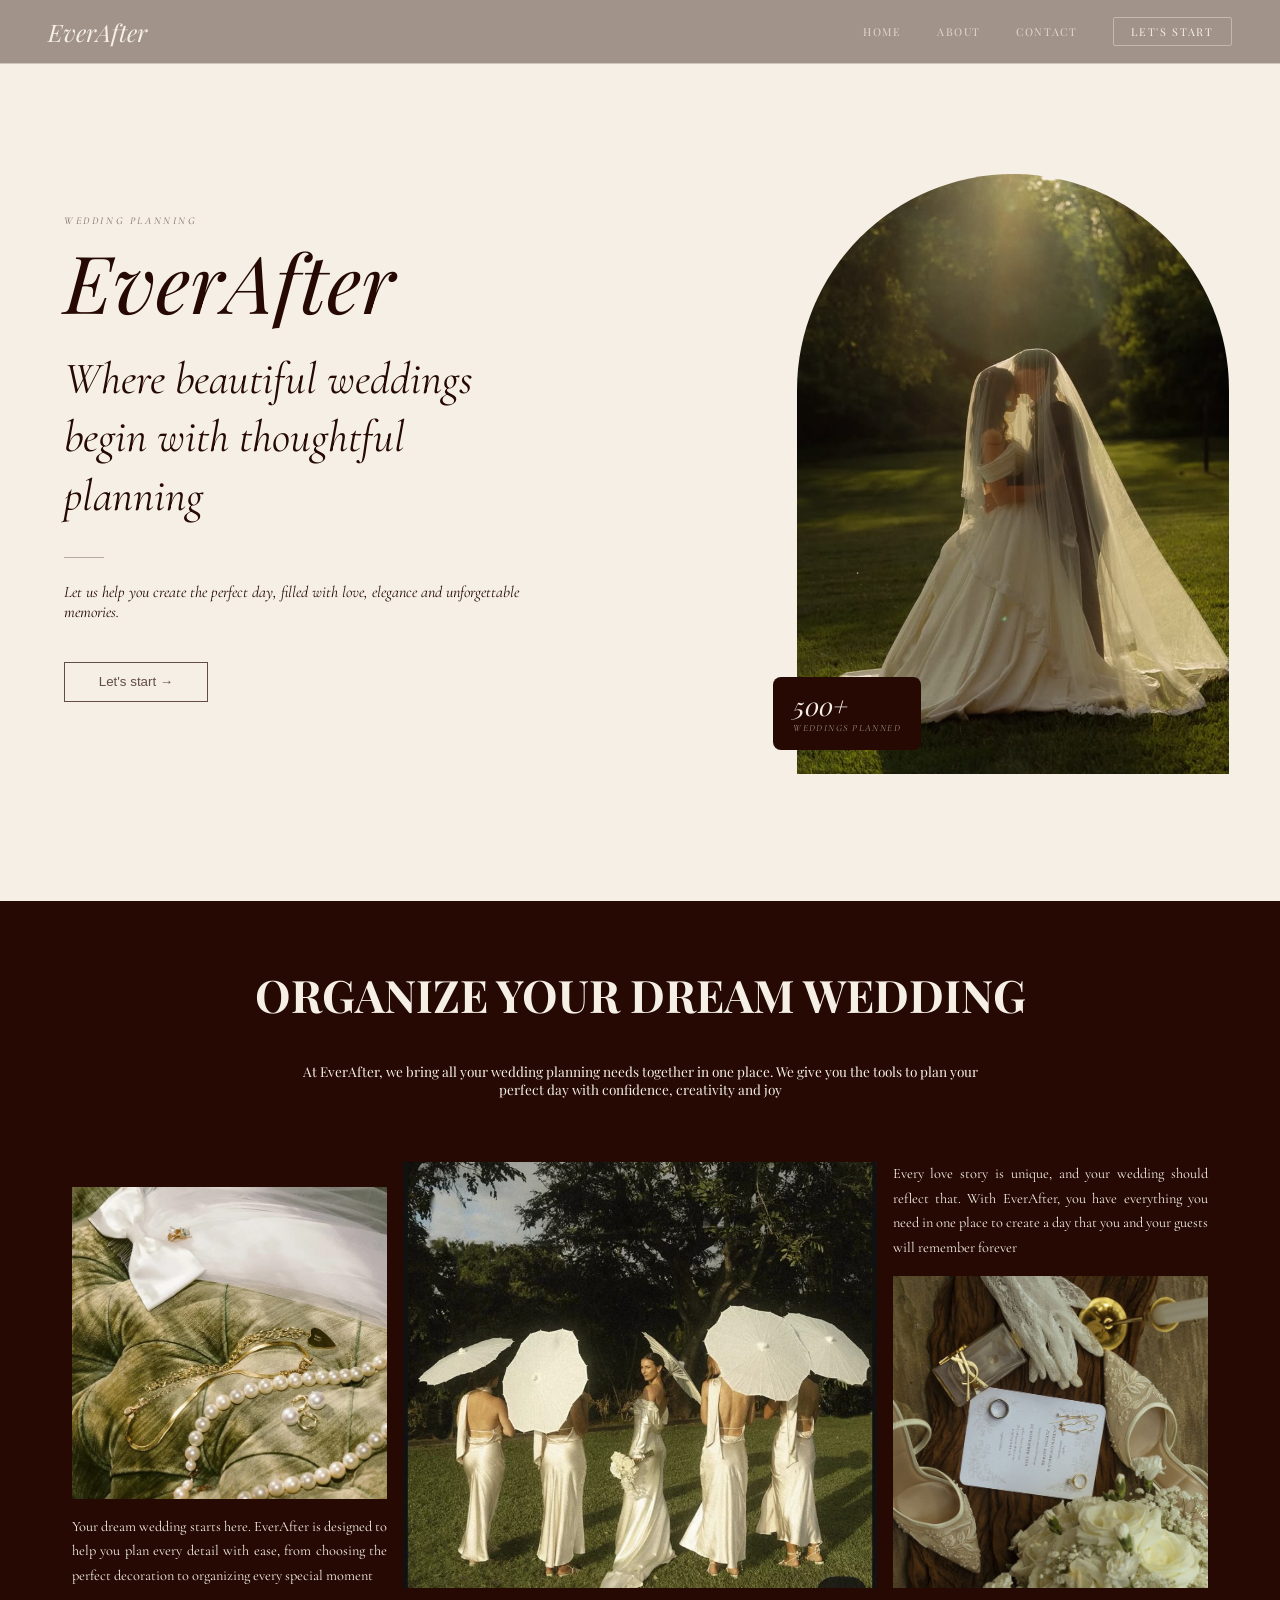
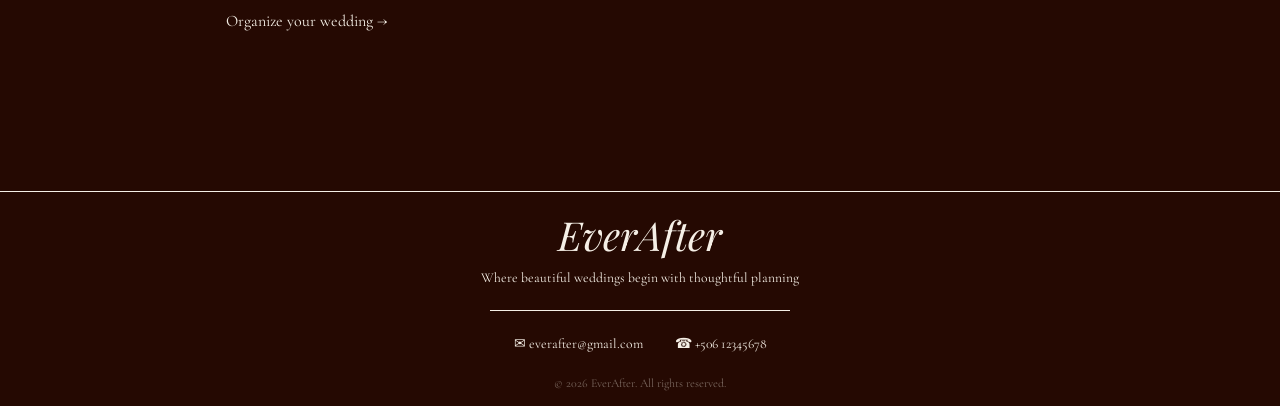
==== commit 29056cf3: "Correciones de Formato General" ====
--- a/index.html
+++ b/index.html
@@ -4,7 +4,7 @@
 <head>
     <meta charset="UTF-8">
     <meta name="viewport" content="width=device-width, initial-scale=1.0">
-    <title>EverAfter</title>
+    <title>EverAfter | Welcome Page</title>
 
     <link rel="stylesheet" href="css/header.css">
     <link rel="stylesheet" href="css/body.css">
@@ -38,14 +38,14 @@
                 <h2>Where beautiful weddings begin with thoughtful planning</h2>
                 <hr>
                 <p>Let us help you create the perfect day, filled with love, elegance and unforgettable memories.</p>
-                <button>
-                    <a href="form.html">Let's start &#8594;</a>
+                <button onclick="window.location.href='form.html'">
+                    Let's start &#8594;
                 </button>
             </article>
 
             <figure class="home-img-wrapper">
                 <div class="home-img-arch">
-                    <img src="resources/images/Home.jpg" alt="Home image">
+                    <img src="resources/images/inicio0.jpg" alt="Home image">
                 </div>
                 <figcaption class="home-badge">
                     <span class="home-badge-num">500+</span>
@@ -55,7 +55,7 @@
         </section>
 
         <section class="hero"></section>
-        
+
     </main>
 
     <footer id="main-footer">
@@ -63,13 +63,14 @@
         <p>Where beautiful weddings begin with thoughtful planning</p>
         <hr>
         <section class="footer-info">
-            <p>&#9993; EverAfter@si.com</p>
-            <p>&#9742; +506 1234</p>
+            <p>&#9993; everafter@gmail.com</p>
+            <p>&#9742; +506 12345678</p>
         </section>
         <p class="footer-copy">&copy; 2026 EverAfter. All rights reserved.</p>
     </footer>
-
-    <script src="script/script.js"></script>
+    <script src="script/dataLoader.js"></script>
+    <script src="script/shared.js"></script>
+    <script src="script/index.js"></script>
 
 </body>
 
--- a/css/header.css
+++ b/css/header.css
@@ -1,7 +1,6 @@
 @import url('https://fonts.googleapis.com/css2?family=Playfair+Display:ital,wght@0,400;0,600;1,400&family=Cormorant+Garamond:wght@300;400;600&display=swap');
 
-/* header */
-
+/* ── Header fijo ── */
 #main-header {
     position: fixed;
     top: 0;
@@ -10,21 +9,21 @@
     height: 4rem;
     z-index: 1000;
     background: rgba(37, 9, 2, 0.4);
-    transition: 0.3s;
-    opacity: 1;
     font-family: 'Playfair Display', serif;
-
     display: flex;
     justify-content: space-between;
     align-items: center;
     padding: 0 3rem;
-    border-bottom: 1px solid #f5efe68d;
+    border-bottom: 1px solid rgba(245, 239, 230, 0.55);
+    transition: background 0.3s;
 }
 
+/* Estado sólido al hacer scroll fuera del hero */
 #main-header.hero-color {
     background: #250902;
 }
 
+/* ── Logo ── */
 .logo {
     cursor: pointer;
     font-weight: normal;
@@ -35,6 +34,7 @@
     white-space: nowrap;
 }
 
+/* ── Botón hamburguesa (solo móvil) ── */
 #btnNav {
     display: none;
     background: none;
@@ -47,9 +47,10 @@
     height: 40px;
 }
 
+/* ── Navegación desktop ── */
 #main-header nav {
     height: 100%;
-    transition: 0.3s;
+    transition: background 0.3s;
 }
 
 #main-header nav ul {
@@ -68,25 +69,22 @@
 }
 
 #main-header nav a {
-    font-family: 'Playfair Display', serif;
     font-size: 0.68rem;
     letter-spacing: 0.15em;
+    text-transform: uppercase;
     text-decoration: none;
     color: rgba(245, 239, 230, 0.75);
     font-weight: normal;
     transition: color 0.3s;
-    text-transform: uppercase 
 }
 
 #main-header nav a:hover {
     color: #F5EFE6;
 }
 
-/* "Let's Start" con borde, distinto del resto de links */
-#main-header nav ul .nav-start a {
+/* Botón "Let's Start" con borde */
+#main-header nav .nav-start a {
     color: #F5EFE6;
-    font-size: 0.68rem;
-    letter-spacing: 0.15em;
     border: 1px solid rgba(245, 239, 230, 0.4);
     border-radius: 2px;
     padding: 0.4rem 1.1rem;
@@ -96,16 +94,16 @@
 #main-header nav .nav-start a:hover {
     border-color: rgba(245, 239, 230, 0.8);
     background: rgba(245, 239, 230, 0.06);
-    color: #F5EFE6;
 }
 
-/*media querys*/
+/* ── Responsive: móvil ── */
+@media (max-width: 700px) {
 
-@media (max-width: 700px) {
     #main-header {
         padding: 0 1.5rem;
     }
 
+    /* Hamburguesa visible, logo centrado */
     #btnNav {
         display: block;
         order: -1;
@@ -117,20 +115,23 @@
         font-size: 2rem;
     }
 
+    /* Menú desplegable oculto por defecto */
     #main-header nav {
         display: none;
         position: absolute;
-        height: auto;
         top: 4rem;
         left: 0;
         width: 100%;
+        height: auto;
         background: rgba(37, 9, 2, 0.4);
     }
 
+    /* Fondo sólido cuando el header ya tiene hero-color */
     #main-header.hero-color nav {
         background: #250902;
     }
 
+    /* Menú visible al activarse */
     #main-header nav.activo {
         display: block;
     }
@@ -153,6 +154,7 @@
         padding: 0.8rem 0 0.8rem 20px;
     }
 
+    /* "Let's Start" con margen lateral en móvil */
     #main-header nav .nav-start a {
         margin: 0.5rem 20px;
         width: calc(100% - 40px);
--- a/css/body.css
+++ b/css/body.css
@@ -1,7 +1,7 @@
 @import url('https://fonts.googleapis.com/css2?family=Playfair+Display:ital,wght@0,400;1,400&family=Cormorant+Garamond:wght@300;400&display=swap');
 
+/* ── Reset global ── */
 * {
-    /*propiedades generales*/
     margin: 0;
     padding: 0;
     box-sizing: border-box;
@@ -13,7 +13,7 @@
     overscroll-behavior: none;
 }
 
-/*body*/
+/* ── Base del documento ── */
 body {
     background: #250902;
     color: #F5EFE6;
@@ -21,8 +21,7 @@
     font-family: 'Cormorant Garamond', serif;
 }
 
-/* inicio */
-
+/* ── Sección inicio: texto + imagen en arco ── */
 #home {
     display: grid;
     grid-template-columns: 0.7fr 1fr;
@@ -32,7 +31,6 @@
     gap: 2rem;
     background: #F5EFE6;
     color: #250902;
-    box-sizing: border-box;
     font-style: italic;
 }
 
@@ -42,7 +40,6 @@
     letter-spacing: 0.25em;
     text-transform: uppercase;
     color: rgba(37, 9, 2, 0.6);
-    text-align: left;
     transform: translateY(-3rem);
 }
 
@@ -57,7 +54,6 @@
     font-size: 2.8rem;
     font-weight: normal;
     line-height: 1.3;
-    text-align: left;
     transform: translateY(-2rem);
 }
 
@@ -66,13 +62,9 @@
     border: none;
     border-top: 1px solid rgba(37, 9, 2, 0.3);
     margin: 0 0 1.5rem;
-    margin-right: auto;
-    transform: none;
 }
 
 #home p {
-    text-align: left;
-    transform: none;
     margin-bottom: 1.5rem;
 }
 
@@ -82,10 +74,10 @@
     background: transparent;
     color: #250902;
     opacity: 0.7;
-    transform: translateY(1rem);
     font-weight: normal;
     border: 1px solid #250902;
     cursor: pointer;
+    transform: translateY(1rem);
 }
 
 #home button a {
@@ -93,9 +85,7 @@
     text-decoration: none;
 }
 
-
-/* Imagen en arco y badge */
-
+/* Imagen en arco */
 .home-img-wrapper {
     position: relative;
     width: 100%;
@@ -117,6 +107,7 @@
     display: block;
 }
 
+/* Badge inferior sobre la imagen */
 .home-badge {
     position: absolute;
     bottom: 1.5rem;
@@ -144,37 +135,31 @@
     margin-top: 3px;
 }
 
-
-/* hero */
+/* ── Sección hero: galería de tres columnas ── */
 .hero {
-    /*seccion hero*/
     text-align: center;
     border-top: 1px solid #F5EFE6;
-    border-bottom: 1px solid#F5EFE6;
+    border-bottom: 1px solid #F5EFE6;
     color: #F5EFE6;
 }
 
 .hero h1 {
-    /*titulo*/
     font-family: 'Playfair Display', serif;
+    font-size: 2.8rem;
     padding-top: 5%;
-    font-size: 30px;
-    font-size: 2.8rem;
 }
 
 .hero h2 {
-    /*segundo titulo*/
     padding-top: 3%;
     font-size: 0.85rem;
     font-weight: normal;
-    text-align: center;
+    font-family: 'Playfair Display', serif;
     max-width: 700px;
     margin: 0 auto;
-    font-family: 'Playfair Display', serif;
-}
-
+}
+
+/* Grid de tres columnas */
 .hero-grid {
-    /*columnas del hero*/
     display: grid;
     grid-template-columns: 1fr 1.5fr 1fr;
     gap: 1rem;
@@ -182,14 +167,10 @@
     max-width: 1200px;
     margin: 0 auto;
     align-items: center;
-    background: #250902;
-    width: 100%;
-    box-sizing: border-box;
-}
-
+}
+
+/* Columnas del hero */
 .hero-col-left {
-    /*Columna izquierda*/
-    grid-column: 1;
     display: flex;
     flex-direction: column;
     gap: 1rem;
@@ -198,82 +179,67 @@
     min-width: 0;
 }
 
-.hero-col-center {
-    /*columna central*/
-    grid-column: 2;
+.hero-col-center,
+.hero-col-right {
     min-width: 0;
 }
 
 .hero-col-right {
-    /*columna derecha*/
-    grid-column: 3;
     display: flex;
     flex-direction: column;
     gap: 1rem;
-    min-width: 0;
-}
-
+}
+
+/* Imágenes del hero */
 .hero img {
-    /*imagenes del hero*/
     width: 100%;
     object-fit: cover;
     display: block;
 }
 
 .hero-col-left img {
-    /*dimensiones imagen izquierda*/
     height: 312px;
-    width: 100%;
 }
 
 .hero-col-center img {
-    /*dimensiones imagen central*/
     height: 426px;
-    width: 100%;
 }
 
 .hero-col-right img {
-    /*dimensiones imagen derecha*/
     height: 312px;
-    width: 100%;
 }
 
 .hero p {
-    /*parrafos del hero*/
-    font-size: 0.90rem;
+    font-size: 0.9rem;
     line-height: 1.7;
     text-align: justify;
-    margin: 0;
-    font-family: inherit;
-}
-
+}
+
+/* Enlace al formulario */
 .hero h3 {
-    /*Boton organizar boda*/
     font-size: 1rem;
-    grid-column: 3;
+    font-weight: normal;
+    text-align: right;
     padding-top: 2%;
-    text-align: right;
-    font-weight: normal;
 }
 
 .hero h3 a {
-    /*eliminar decoracion h3*/
     color: inherit;
     text-decoration: none;
 }
 
-/*Media query*/
+/* ── Responsive: móvil ── */
 @media (max-width: 700px) {
 
     html {
         overscroll-behavior: auto;
     }
 
+    /* Inicio en una sola columna */
     #home {
         grid-template-columns: 1fr;
         text-align: center;
         padding: 8rem 2rem 3rem;
-        align-items: center;
     }
 
     #home h1 {
@@ -281,7 +247,8 @@
         font-size: 2.8rem;
     }
 
-    .home-eyebrow {
+    .home-eyebrow,
+    #home p {
         transform: none;
         text-align: center;
     }
@@ -292,23 +259,20 @@
         font-size: 1.6rem;
     }
 
-    #home p {
-        transform: none;
-        text-align: center;
-    }
-
     #home hr {
+        width: 100%;
+        margin: 0 auto 3rem;
         transform: translateY(1rem);
-        margin-bottom: 3rem;
-        width: 100%;
-        margin-left: auto;
-        margin-right: auto;
     }
 
     #home button {
         transform: none;
         margin: 2rem 0;
         display: block;
+    }
+
+    .home-img-wrapper {
+        transform: none;
     }
 
     .home-img-arch {
@@ -317,10 +281,7 @@
         border-radius: 5%;
     }
 
-    .home-img-wrapper {
-        transform: none;
-    }
-
+    /* Hero en una sola columna */
     .hero h2 {
         max-width: 390px;
     }
@@ -337,30 +298,16 @@
 
     .hero-col-left {
         padding-top: 10%;
-        grid-column: 1;
-        grid-row: auto;
-    }
-
-    .hero-col-center {
-        grid-column: 1;
-        grid-row: auto;
-    }
-
-    .hero-col-right {
-        grid-column: 1;
-        grid-row: auto;
-    }
-
-    .hero h3 {
-        grid-column: 1;
-        grid-row: auto;
-        text-align: right;
-    }
-
+    }
+
+    /* Todas las imágenes a la misma altura en móvil */
     .hero-col-left img,
     .hero-col-center img,
     .hero-col-right img {
         height: 400px;
-        width: 100%;
+    }
+
+    .hero h3 {
+        text-align: right;
     }
 }
--- a/css/footer.css
+++ b/css/footer.css
@@ -1,14 +1,13 @@
-/* footer */
-
+/* ── Footer ── */
 #main-footer {
     background: #250902;
     color: #F5EFE6;
     text-align: center;
-    padding: 1rem 1rem;
-    
+    padding: 1rem;
 }
 
-#main-footer h2 { /*Titulo del footer*/
+/* Título */
+#main-footer h2 {
     font-family: 'Playfair Display', serif;
     font-style: italic;
     font-size: 2.5rem;
@@ -16,19 +15,22 @@
     margin: 0 0 0.5rem;
 }
 
-#main-footer p { /*parrafo*/
+/* Subtítulo */
+#main-footer p {
     font-size: 0.85rem;
     margin: 0 0 1.5rem;
 }
 
-#main-footer hr { /*Linea*/
+/* Línea divisora */
+#main-footer hr {
     border: none;
     border-top: 1px solid #F5EFE6;
     max-width: 300px;
     margin: 0 auto 1.5rem;
 }
 
-#main-footer .footer-info { /*Info de contacto*/
+/* Info de contacto */
+#main-footer .footer-info {
     display: flex;
     justify-content: center;
     gap: 2rem;
@@ -39,7 +41,8 @@
     margin: 0;
 }
 
-#main-footer .footer-copy { /*Copyright*/
+/* Copyright */
+#main-footer .footer-copy {
     font-size: 0.75rem;
     color: rgba(245, 239, 230, 0.4);
     margin: 0;
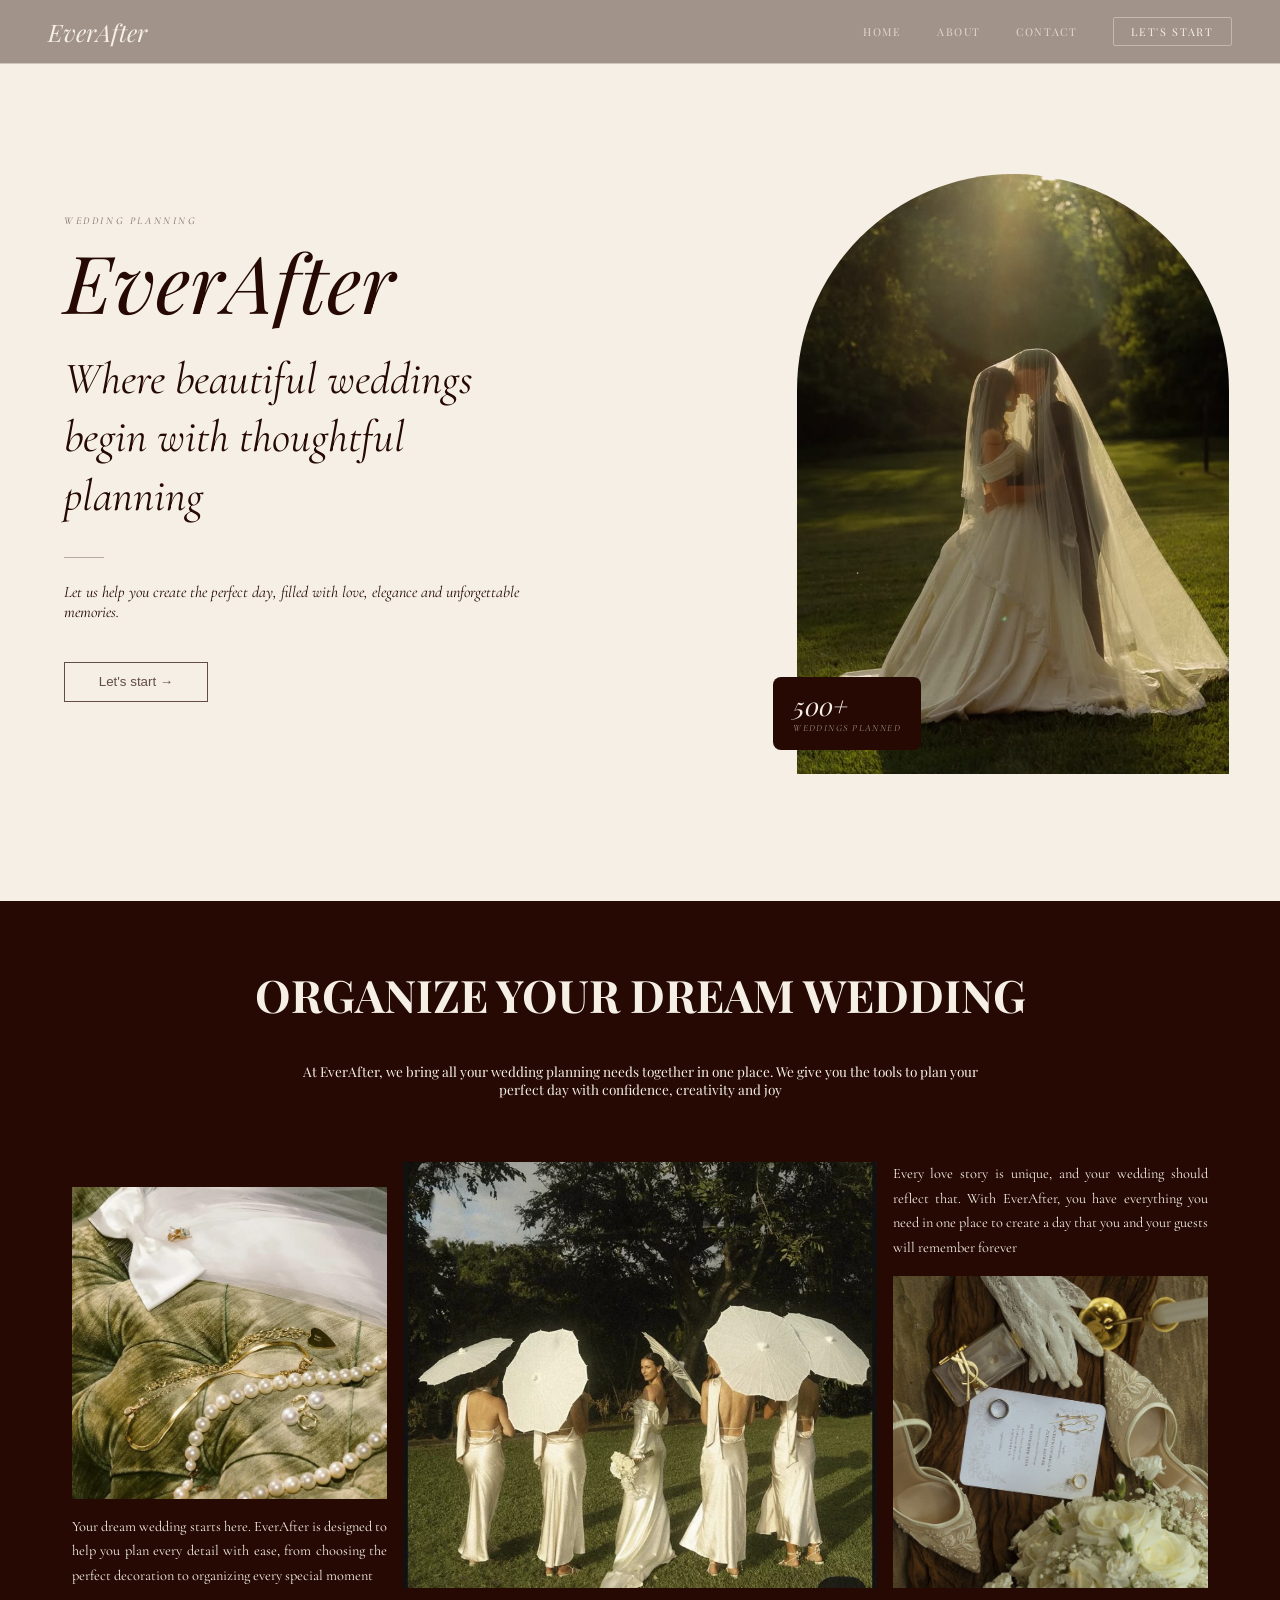
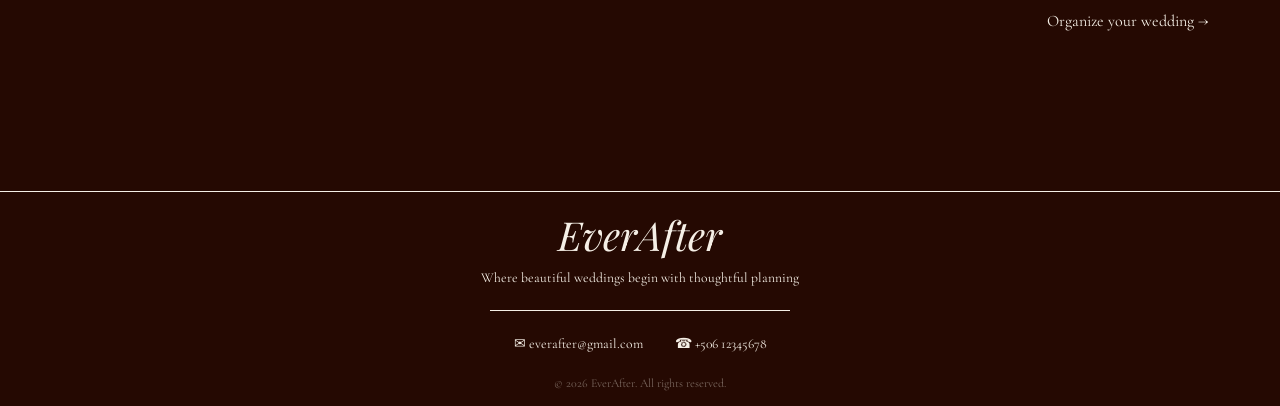
==== commit d8c59237: "Correcciones Menores" ====
--- a/index.html
+++ b/index.html
@@ -23,7 +23,7 @@
         <nav id="navMenu">
             <ul>
                 <li><a href="#home">Home</a></li>
-                <li><a href="">About</a></li>
+                <li><a href="#hero">About</a></li>
                 <li><a href="#main-footer">Contact</a></li>
                 <li class="nav-start"><a href="form.html">Let's Start</a></li>
             </ul>
@@ -54,7 +54,7 @@
             </figure>
         </section>
 
-        <section class="hero"></section>
+        <section id="hero"></section>
 
     </main>
 
--- a/css/body.css
+++ b/css/body.css
@@ -136,20 +136,20 @@
 }
 
 /* ── Sección hero: galería de tres columnas ── */
-.hero {
+#hero {
     text-align: center;
     border-top: 1px solid #F5EFE6;
     border-bottom: 1px solid #F5EFE6;
     color: #F5EFE6;
 }
 
-.hero h1 {
+#hero h1 {
     font-family: 'Playfair Display', serif;
     font-size: 2.8rem;
     padding-top: 5%;
 }
 
-.hero h2 {
+#hero h2 {
     padding-top: 3%;
     font-size: 0.85rem;
     font-weight: normal;
@@ -157,6 +157,22 @@
     max-width: 700px;
     margin: 0 auto;
 }
+
+#hero h3 {
+    /*Boton organizar boda*/
+    font-size: 1rem;
+    grid-column: 3;
+    padding-top: 2%;
+    text-align: right;
+    font-weight: normal;
+}
+
+#hero h3 a {
+    /*eliminar decoracion h3*/
+    color: inherit;
+    text-decoration: none;
+}
+
 
 /* Grid de tres columnas */
 .hero-grid {
@@ -191,7 +207,7 @@
 }
 
 /* Imágenes del hero */
-.hero img {
+#hero img {
     width: 100%;
     object-fit: cover;
     display: block;
@@ -209,24 +225,13 @@
     height: 312px;
 }
 
-.hero p {
+#hero p {
     font-size: 0.9rem;
     line-height: 1.7;
     text-align: justify;
 }
 
-/* Enlace al formulario */
-.hero h3 {
-    font-size: 1rem;
-    font-weight: normal;
-    text-align: right;
-    padding-top: 2%;
-}
-
-.hero h3 a {
-    color: inherit;
-    text-decoration: none;
-}
+
 
 /* ── Responsive: móvil ── */
 @media (max-width: 700px) {
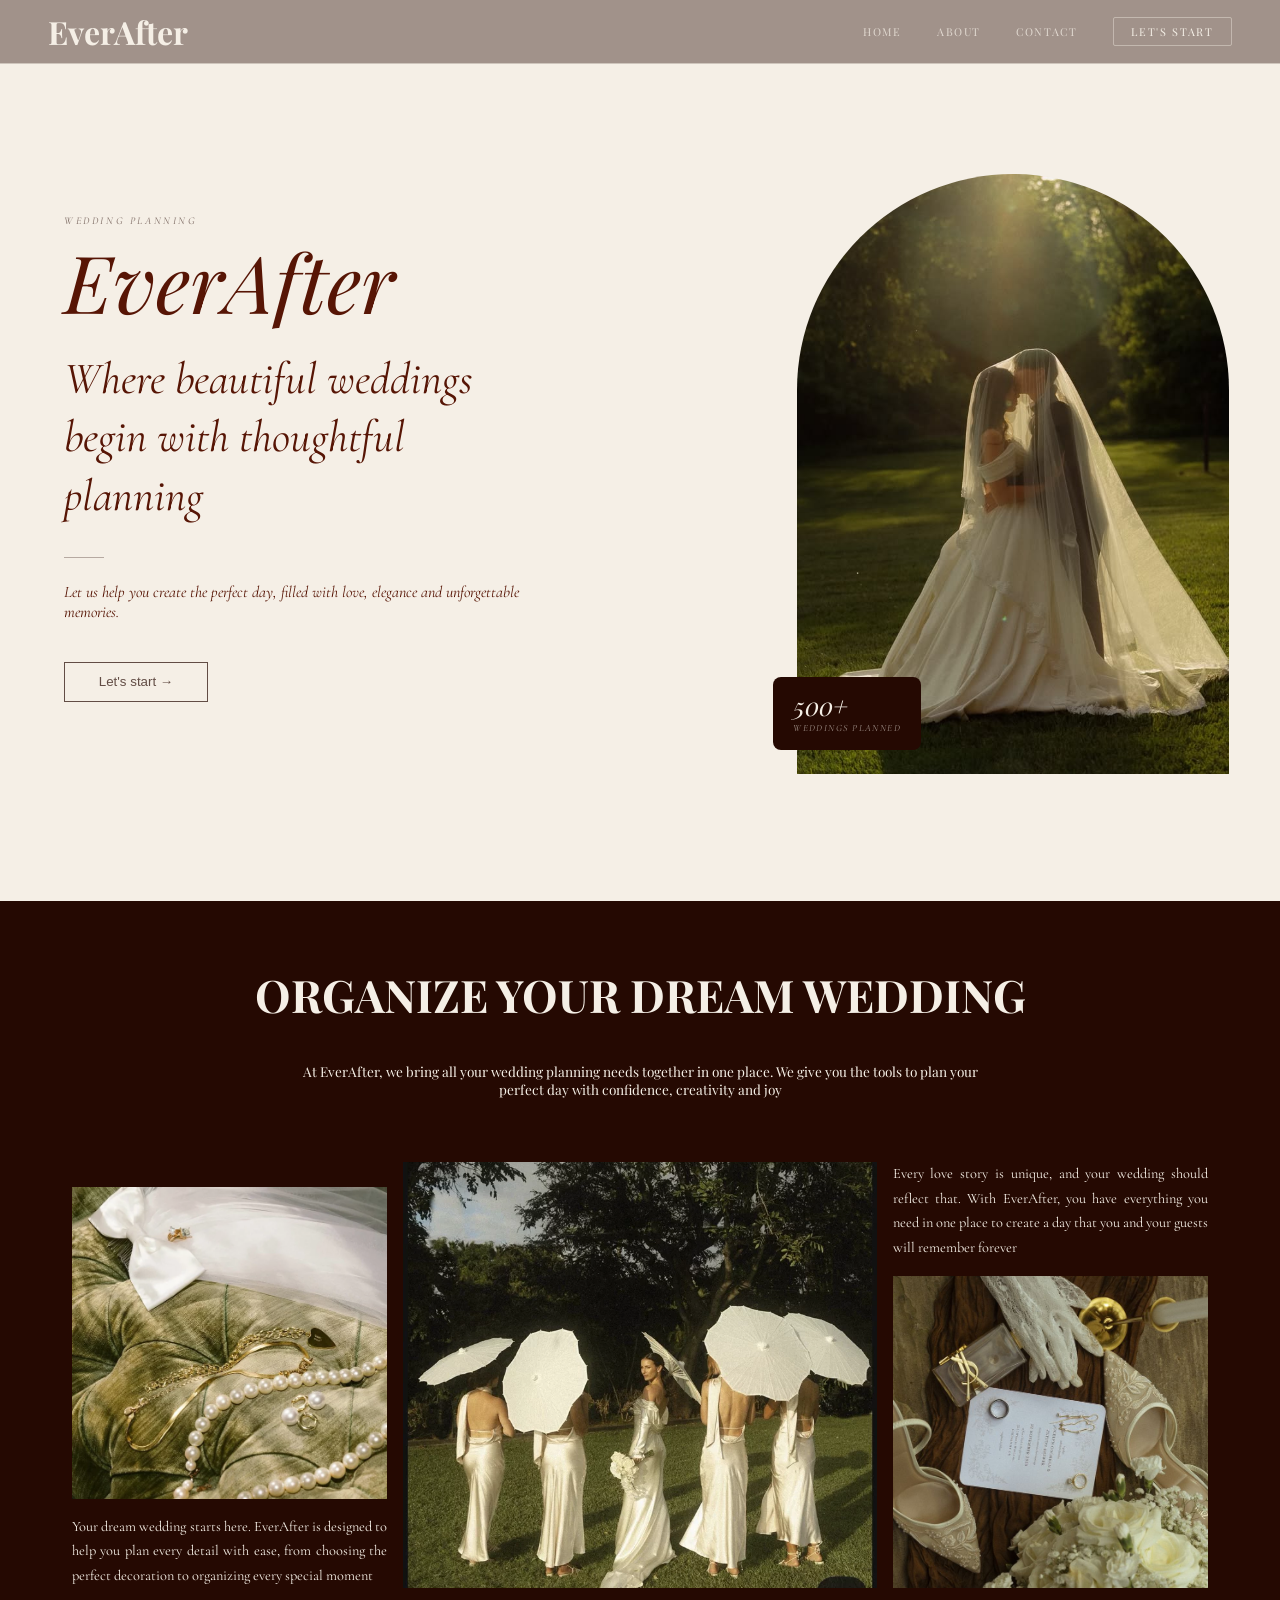
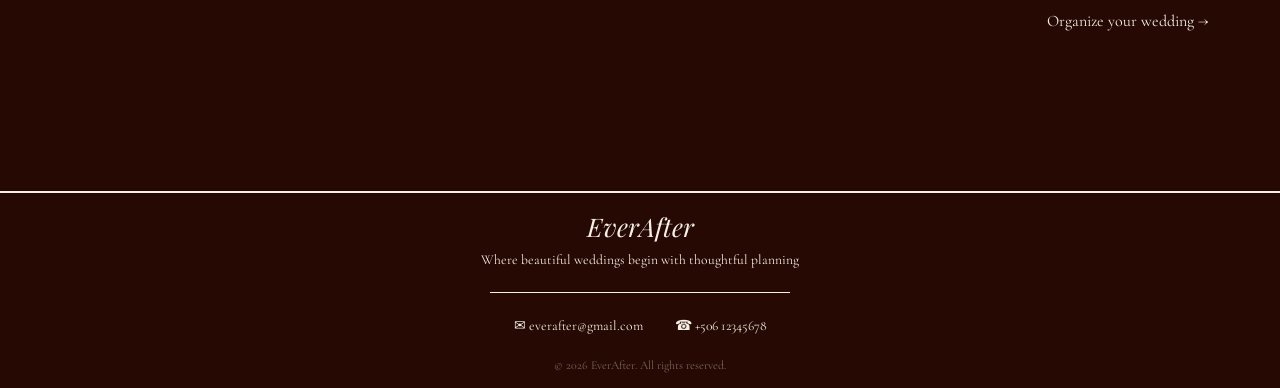
==== commit c3c43bed: "Correcciones Menores" ====
--- a/index.html
+++ b/index.html
@@ -18,7 +18,7 @@
         <button id="btnNav">
             <img src="resources/images/menu.png" alt="Menu">
         </button>
-        <h1 class="titulo logo"> EverAfter </h1>
+        <h1 class="logo"><span class="logo-text">EverAfter</span></h1>
 
         <nav id="navMenu">
             <ul>
--- a/css/header.css
+++ b/css/header.css
@@ -25,13 +25,12 @@
 
 /* ── Logo ── */
 .logo {
+    cursor: default;
+}
+
+.logo-text {
     cursor: pointer;
-    font-weight: normal;
-    font-style: italic;
-    font-size: 1.5rem;
-    color: #F5EFE6;
-    margin: 0;
-    white-space: nowrap;
+    display: inline-block;
 }
 
 /* ── Botón hamburguesa (solo móvil) ── */
--- a/css/body.css
+++ b/css/body.css
@@ -30,7 +30,7 @@
     padding: 6rem 4rem 3rem;
     gap: 2rem;
     background: #F5EFE6;
-    color: #250902;
+    color: #571505;
     font-style: italic;
 }
 
@@ -287,7 +287,7 @@
     }
 
     /* Hero en una sola columna */
-    .hero h2 {
+    #hero h2 {
         max-width: 390px;
     }
 
@@ -297,22 +297,30 @@
         overflow: hidden;
     }
 
-    .hero p {
+    #hero p {
         font-size: 1rem;
     }
 
-    .hero-col-left {
-        padding-top: 10%;
-    }
-
-    /* Todas las imágenes a la misma altura en móvil */
+    .hero-col-left,
+    .hero-col-right {
+        flex-direction: column;
+        width: 100%;
+        padding-top: 0;
+    }
+
+    .hero-col-center {
+        width: 100%;
+    }
+
     .hero-col-left img,
     .hero-col-center img,
     .hero-col-right img {
-        height: 400px;
-    }
-
-    .hero h3 {
-        text-align: right;
+        width: 100%;
+        height: 250px;
+    }
+
+    #hero h3 {
+        grid-column: 1;
+        text-align: center;
     }
 }
--- a/css/footer.css
+++ b/css/footer.css
@@ -4,13 +4,15 @@
     color: #F5EFE6;
     text-align: center;
     padding: 1rem;
+    
+    border-top: 1px solid #F5EFE6;
 }
 
 /* Título */
 #main-footer h2 {
     font-family: 'Playfair Display', serif;
     font-style: italic;
-    font-size: 2.5rem;
+    font-size: 1.6rem;
     font-weight: normal;
     margin: 0 0 0.5rem;
 }
